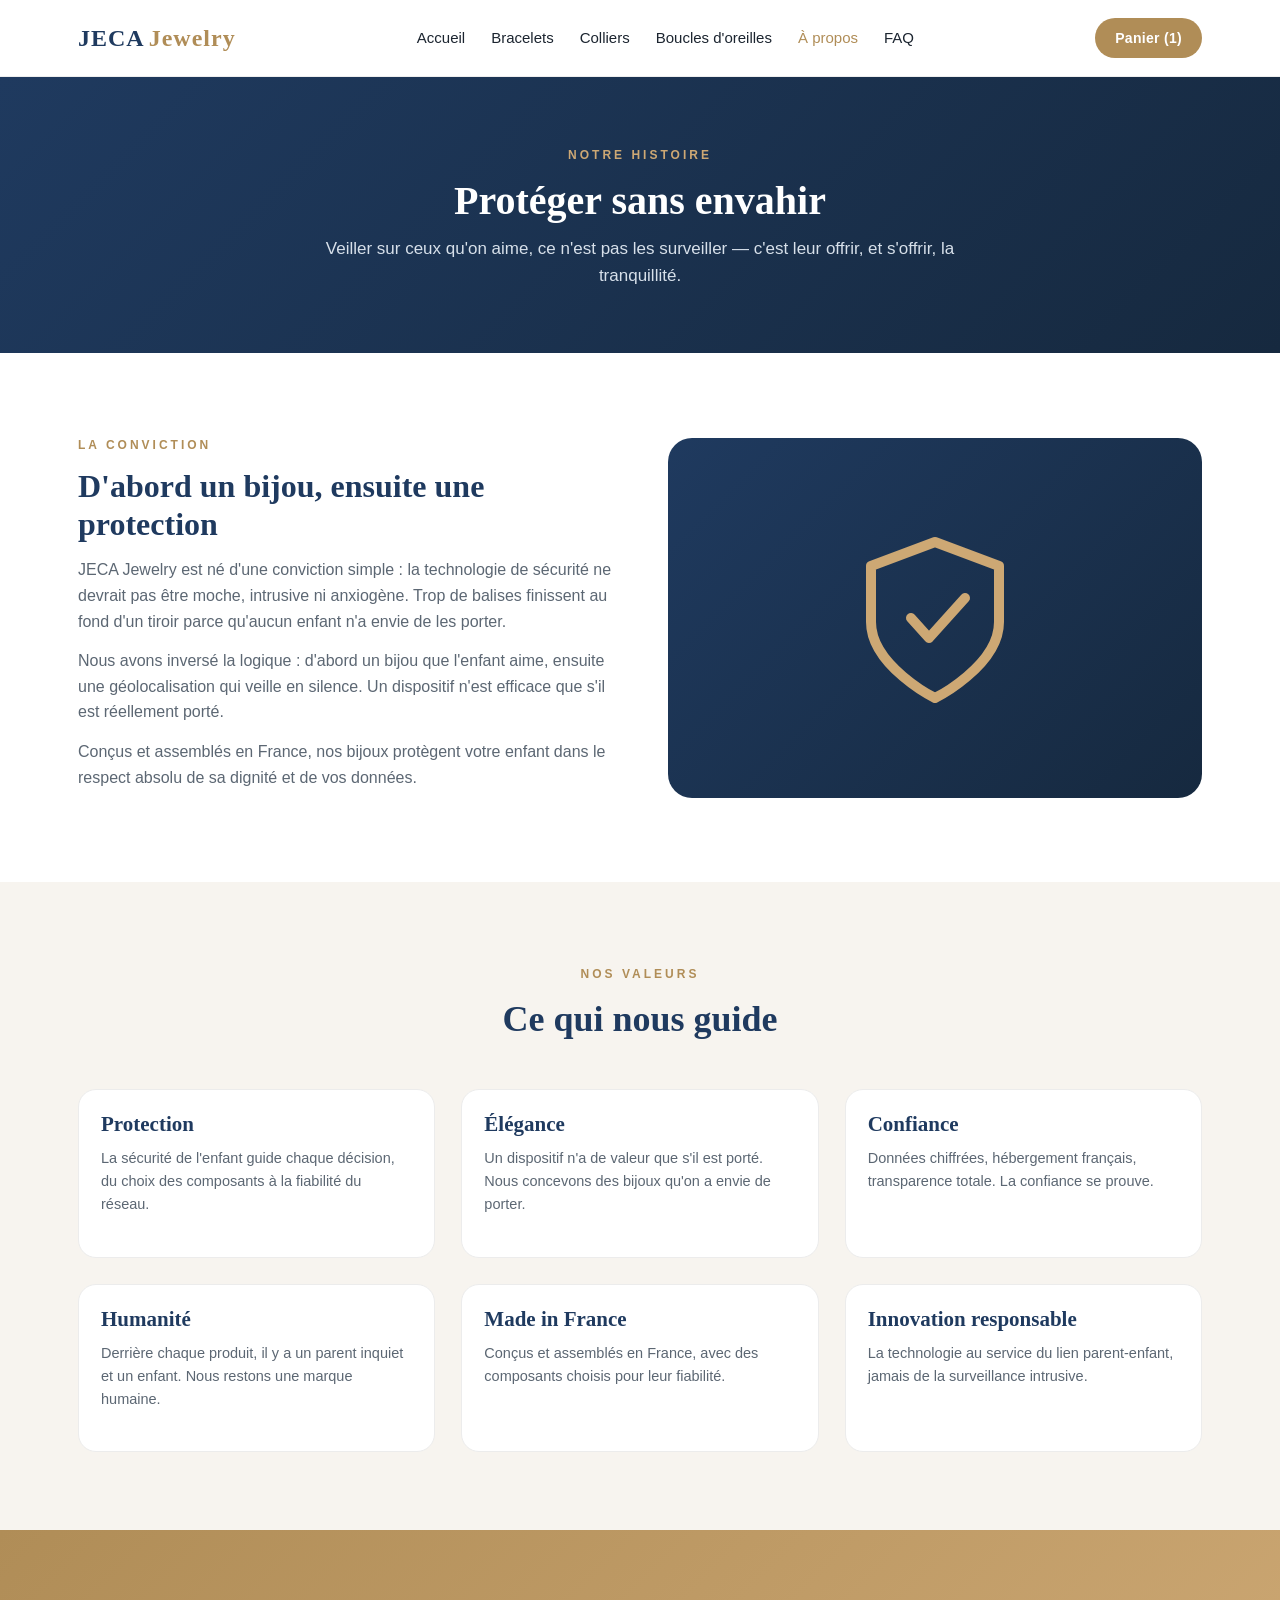
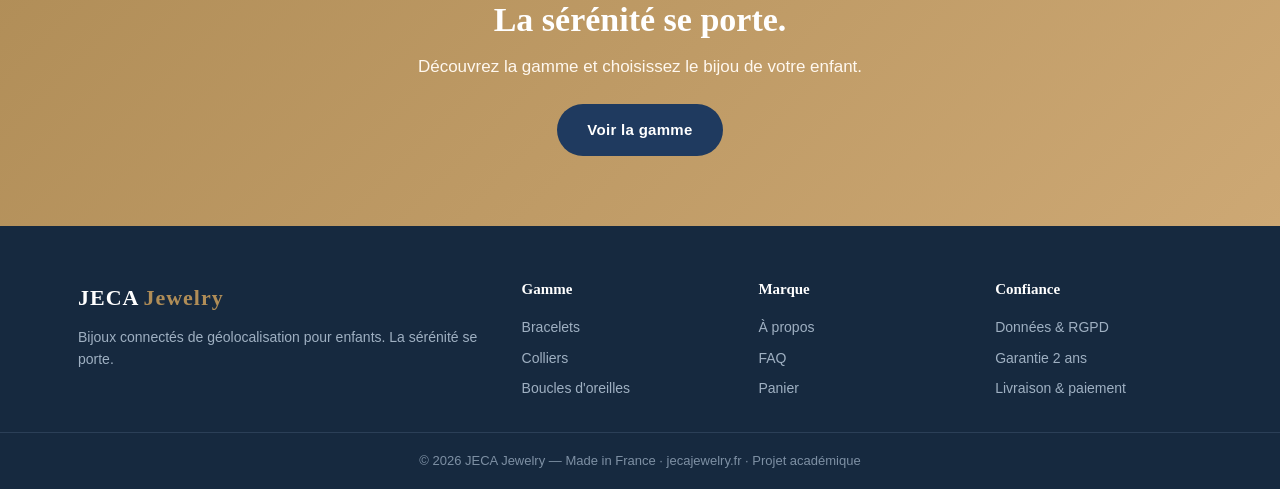
==== a-propos.html @ 101451f6 "JECA Jewelry — site e-commerce multi-pages (bijoux GPS enfants) Co-Authored-By: RuFlo <ruv@ruv.net>" ====
<!DOCTYPE html>
<html lang="fr">
<head>
<meta charset="UTF-8">
<meta name="viewport" content="width=device-width, initial-scale=1.0">
<title>À propos — Protéger sans envahir | JECA Jewelry</title>
<meta name="description" content="L'histoire de JECA Jewelry : des bijoux connectés de géolocalisation pour enfants, conçus et assemblés en France. Veiller sans surveiller.">
<link rel="stylesheet" href="styles.css">
</head>
<body>

<header>
  <nav class="bar wrap">
    <a class="logo" href="index.html">JECA<span>Jewelry</span></a>
    <div class="navlinks">
      <a href="index.html">Accueil</a>
      <a href="bracelets.html">Bracelets</a>
      <a href="colliers.html">Colliers</a>
      <a href="boucles.html">Boucles d'oreilles</a>
      <a href="a-propos.html" class="active">À propos</a>
      <a href="faq.html">FAQ</a>
    </div>
    <a class="btn btn-sm" href="panier.html">Panier (1)</a>
  </nav>
</header>

<section class="banner">
  <span class="eyebrow" style="color:var(--gold-l)">Notre histoire</span>
  <h1>Protéger sans envahir</h1>
  <p>Veiller sur ceux qu'on aime, ce n'est pas les surveiller — c'est leur offrir, et s'offrir, la tranquillité.</p>
</section>

<section class="block">
  <div class="wrap">
    <div class="split">
      <div>
        <span class="eyebrow">La conviction</span>
        <h2>D'abord un bijou, ensuite une protection</h2>
        <p>JECA Jewelry est né d'une conviction simple : la technologie de sécurité ne devrait pas être moche, intrusive ni anxiogène. Trop de balises finissent au fond d'un tiroir parce qu'aucun enfant n'a envie de les porter.</p>
        <p>Nous avons inversé la logique : d'abord un bijou que l'enfant aime, ensuite une géolocalisation qui veille en silence. Un dispositif n'est efficace que s'il est réellement porté.</p>
        <p>Conçus et assemblés en France, nos bijoux protègent votre enfant dans le respect absolu de sa dignité et de vos données.</p>
      </div>
      <div class="visual"><svg viewBox="0 0 100 100"><use href="sprite.svg#i-france"/></svg></div>
    </div>
  </div>
</section>

<section class="block alt">
  <div class="wrap">
    <div class="head">
      <span class="eyebrow">Nos valeurs</span>
      <h2>Ce qui nous guide</h2>
    </div>
    <div class="grid3">
      <div class="card"><div class="body"><h3>Protection</h3><p class="desc">La sécurité de l'enfant guide chaque décision, du choix des composants à la fiabilité du réseau.</p></div></div>
      <div class="card"><div class="body"><h3>Élégance</h3><p class="desc">Un dispositif n'a de valeur que s'il est porté. Nous concevons des bijoux qu'on a envie de porter.</p></div></div>
      <div class="card"><div class="body"><h3>Confiance</h3><p class="desc">Données chiffrées, hébergement français, transparence totale. La confiance se prouve.</p></div></div>
      <div class="card"><div class="body"><h3>Humanité</h3><p class="desc">Derrière chaque produit, il y a un parent inquiet et un enfant. Nous restons une marque humaine.</p></div></div>
      <div class="card"><div class="body"><h3>Made in France</h3><p class="desc">Conçus et assemblés en France, avec des composants choisis pour leur fiabilité.</p></div></div>
      <div class="card"><div class="body"><h3>Innovation responsable</h3><p class="desc">La technologie au service du lien parent-enfant, jamais de la surveillance intrusive.</p></div></div>
    </div>
  </div>
</section>

<section class="cta-final">
  <div class="wrap">
    <h2>La sérénité se porte.</h2>
    <p>Découvrez la gamme et choisissez le bijou de votre enfant.</p>
    <a class="btn" href="index.html">Voir la gamme</a>
  </div>
</section>

<footer class="ft">
  <div class="wrap">
    <div><span class="logo">JECA<span>Jewelry</span></span><p>Bijoux connectés de géolocalisation pour enfants. La sérénité se porte.</p></div>
    <div><h4>Gamme</h4><a href="bracelets.html">Bracelets</a><a href="colliers.html">Colliers</a><a href="boucles.html">Boucles d'oreilles</a></div>
    <div><h4>Marque</h4><a href="a-propos.html">À propos</a><a href="faq.html">FAQ</a><a href="panier.html">Panier</a></div>
    <div><h4>Confiance</h4><a href="faq.html">Données &amp; RGPD</a><a href="faq.html">Garantie 2 ans</a><a href="faq.html">Livraison &amp; paiement</a></div>
  </div>
  <div class="copy">© 2026 JECA Jewelry — Made in France · jecajewelry.fr · Projet académique</div>
</footer>

</body>
</html>
---- styles.css ----
/* ===== JECA Jewelry — feuille de style partagée ===== */
:root{
  --navy:#1F3A5F; --navy2:#16293f; --gold:#B08D57; --gold-l:#cda874;
  --cream:#F7F4EF; --light:#EAF0F6; --ink:#1c2530; --grey:#5c6773; --white:#fff;
  --radius:18px; --shadow:0 18px 40px rgba(31,58,95,.13);
}
*{margin:0;padding:0;box-sizing:border-box}
html{scroll-behavior:smooth;scroll-padding-top:90px}
body{font-family:'Helvetica Neue',Arial,sans-serif;color:var(--ink);background:var(--white);line-height:1.6;-webkit-font-smoothing:antialiased}
h1,h2,h3,h4{font-family:Georgia,'Times New Roman',serif;color:var(--navy);line-height:1.2}
a{text-decoration:none;color:inherit}
img,svg{max-width:100%}
.wrap{max-width:1180px;margin:0 auto;padding:0 28px}
.eyebrow{text-transform:uppercase;letter-spacing:3px;font-size:12px;font-weight:700;color:var(--gold)}
.muted{color:var(--grey)}
.center{text-align:center}
.card .thumb svg,.gallery svg,.hero-card svg,.cart .mini svg,.split .visual svg{color:var(--gold)}
.split .visual svg{color:var(--gold-l)}
.feature .ic svg{color:var(--navy);stroke:var(--navy)}

/* Buttons */
.btn{display:inline-block;background:var(--gold);color:#fff;padding:14px 30px;border-radius:40px;font-weight:600;font-size:15px;letter-spacing:.3px;transition:.2s;border:none;cursor:pointer}
.btn:hover{background:var(--navy)}
.btn-sm{padding:9px 20px;font-size:14px}
.btn-ghost{background:transparent;border:1.5px solid #fff;color:#fff}
.btn-ghost:hover{background:#fff;color:var(--navy)}
.btn-navy{background:var(--navy)}
.btn-navy:hover{background:var(--navy2)}

/* NAV */
header{position:sticky;top:0;z-index:50;background:rgba(255,255,255,.96);backdrop-filter:blur(8px);border-bottom:1px solid #eee}
nav.bar{display:flex;align-items:center;justify-content:space-between;height:76px;gap:18px}
.logo{font-family:Georgia,serif;font-size:24px;font-weight:700;color:var(--navy);letter-spacing:1px;white-space:nowrap}
.logo span{color:var(--gold);margin-left:4px}
.navlinks{display:flex;gap:26px;font-size:15px;font-weight:500;flex-wrap:wrap}
.navlinks a:hover{color:var(--gold)}
.navlinks a.active{color:var(--gold)}

/* HERO */
.hero{background:linear-gradient(135deg,var(--navy) 0%,var(--navy2) 60%,#0f1d2e 100%);color:#fff;position:relative;overflow:hidden}
.hero::after{content:"";position:absolute;right:-120px;top:-120px;width:520px;height:520px;border-radius:50%;background:radial-gradient(circle,rgba(176,141,87,.28),transparent 70%)}
.hero .wrap{display:grid;grid-template-columns:1.05fr .95fr;gap:40px;align-items:center;padding:80px 28px 88px;position:relative;z-index:2}
.hero h1{color:#fff;font-size:52px;margin:16px 0}
.hero h1 em{color:var(--gold-l);font-style:italic}
.hero p.lead{font-size:19px;color:#d7e0ea;max-width:520px;margin-bottom:28px}
.hero .actions{display:flex;gap:16px;flex-wrap:wrap}
.trustline{margin-top:32px;display:flex;gap:24px;flex-wrap:wrap;font-size:13px;color:#aebccb}
.trustline b{color:#fff}
.hero-card{background:rgba(255,255,255,.06);border:1px solid rgba(255,255,255,.14);border-radius:28px;padding:34px;backdrop-filter:blur(4px);text-align:center}
.hero-card svg{width:210px;height:210px}
.hero-card .cap{color:#cdd7e2;font-size:14px;margin-top:10px}
.hero-card .price{color:var(--gold-l);font-weight:700;font-size:18px;margin-top:4px}

/* Page banner (sous-pages) */
.banner{background:linear-gradient(135deg,var(--navy),var(--navy2));color:#fff;text-align:center;padding:64px 28px}
.banner h1{color:#fff;font-size:40px;margin:10px 0}
.banner p{color:#d7e0ea;max-width:640px;margin:0 auto;font-size:17px}

/* Strip confiance */
.strip{background:var(--cream);border-bottom:1px solid #ece5da}
.strip .wrap{display:flex;justify-content:space-between;gap:20px;flex-wrap:wrap;padding:22px 28px;text-align:center}
.strip .item{flex:1;min-width:160px}
.strip .item b{display:block;color:var(--navy);font-size:15px}
.strip .item span{font-size:12.5px;color:var(--grey)}

/* Sections */
section.block{padding:78px 0}
.block.alt{background:var(--cream)}
.head{text-align:center;max-width:680px;margin:0 auto 48px}
.head h2{font-size:36px;margin:12px 0}
.head p{color:var(--grey);font-size:17px}

/* Grilles produits */
.grid3{display:grid;grid-template-columns:repeat(3,1fr);gap:26px}
.card{border:1px solid #ececec;border-radius:var(--radius);overflow:hidden;transition:.25s;background:#fff;display:flex;flex-direction:column}
.card:hover{box-shadow:var(--shadow);transform:translateY(-4px)}
.card .thumb{height:220px;display:flex;align-items:center;justify-content:center;background:linear-gradient(160deg,var(--light),#fff)}
.card .thumb svg{width:140px;height:140px}
.card .body{padding:22px 22px 26px;display:flex;flex-direction:column;flex:1}
.card h3{font-size:21px}
.card .target{font-size:12px;text-transform:uppercase;letter-spacing:1.5px;color:var(--gold);font-weight:700;margin-bottom:6px}
.card .desc{color:var(--grey);font-size:14.5px;margin:10px 0 14px}
.card .feat{list-style:none;font-size:14px;margin-bottom:16px}
.card .feat li{padding:4px 0 4px 24px;position:relative;color:var(--ink)}
.card .feat li::before{content:"✓";position:absolute;left:0;color:var(--gold);font-weight:700}
.card .pricerow{display:flex;align-items:baseline;justify-content:space-between;margin:auto 0 14px}
.card .price{font-size:24px;font-weight:700;color:var(--navy);font-family:Georgia,serif}
.card .sub{font-size:13px;color:var(--grey)}
.card .btn{width:100%;text-align:center}

/* Finitions */
.finish{display:inline-flex;gap:6px;align-items:center;font-size:12.5px;color:var(--grey);margin-bottom:8px}
.dot{width:14px;height:14px;border-radius:50%;display:inline-block;border:1px solid rgba(0,0,0,.15)}
.dot.or{background:linear-gradient(135deg,#e9c878,#b8860b)}
.dot.argent{background:linear-gradient(135deg,#e8e8ec,#a9aab0)}

/* Piliers */
.grid3.pillars .feature{background:#fff;border-radius:var(--radius);padding:30px 24px;text-align:center;border:1px solid #efe8dd}
.feature .ic{width:62px;height:62px;border-radius:50%;background:var(--light);display:flex;align-items:center;justify-content:center;margin:0 auto 16px}
.feature .ic svg{width:30px;height:30px;stroke:var(--navy);fill:none}
.feature h3{font-size:18px;margin-bottom:8px}
.feature p{font-size:14px;color:var(--grey)}

/* Fiche produit */
.product{display:grid;grid-template-columns:1fr 1fr;gap:48px;align-items:start;padding:60px 0}
.gallery{background:linear-gradient(160deg,var(--light),#fff);border-radius:24px;display:flex;align-items:center;justify-content:center;height:420px;border:1px solid #e8edf3}
.gallery svg{width:240px;height:240px}
.product .target{font-size:12px;text-transform:uppercase;letter-spacing:1.5px;color:var(--gold);font-weight:700}
.product h1{font-size:34px;margin:8px 0 12px}
.product .price{font-size:30px;font-family:Georgia,serif;color:var(--navy);font-weight:700}
.product .price small{font-size:15px;color:var(--grey);font-weight:400;font-family:inherit}
.opt{margin:20px 0}
.opt label{display:block;font-weight:600;margin-bottom:8px;font-size:14px}
.chips{display:flex;gap:10px;flex-wrap:wrap}
.chip{border:1.5px solid #d9dee5;border-radius:30px;padding:9px 18px;font-size:14px;cursor:pointer;background:#fff;display:inline-flex;gap:8px;align-items:center}
.chip.sel,.chip:hover{border-color:var(--gold);color:var(--navy)}
.benef{list-style:none;margin:18px 0}
.benef li{padding:6px 0 6px 26px;position:relative}
.benef li::before{content:"✓";position:absolute;left:0;color:var(--gold);font-weight:700}

/* Tabs (CSS pur via details) */
.tabs details{border-bottom:1px solid #e7e7e7}
.tabs summary{cursor:pointer;padding:18px 0;font-weight:600;color:var(--navy);font-size:16px;list-style:none}
.tabs summary::-webkit-details-marker{display:none}
.tabs summary::after{content:"+";float:right;color:var(--gold);font-weight:700}
.tabs details[open] summary::after{content:"–"}
.tabs .tc{padding:0 0 18px;color:var(--grey);font-size:15px}
.tabs .tc ul{margin-left:18px}

/* Panier */
.cart{width:100%;border-collapse:collapse;margin:24px 0}
.cart th,.cart td{padding:16px 12px;border-bottom:1px solid #eee;text-align:left;font-size:15px}
.cart th{color:var(--grey);font-weight:600;font-size:13px;text-transform:uppercase;letter-spacing:.5px}
.cart .it{display:flex;gap:14px;align-items:center}
.cart .mini{width:56px;height:56px;border-radius:12px;background:var(--light);display:flex;align-items:center;justify-content:center}
.cart .mini svg{width:38px;height:38px}
.summary{background:var(--cream);border-radius:var(--radius);padding:26px;border:1px solid #ece5da}
.summary .row{display:flex;justify-content:space-between;padding:8px 0;font-size:15px}
.summary .row.total{border-top:1px solid #ddd;margin-top:10px;padding-top:14px;font-size:19px;font-weight:700;color:var(--navy)}
.cart-grid{display:grid;grid-template-columns:1.6fr .9fr;gap:36px;align-items:start;padding:50px 0}

/* FAQ */
.faq-item{border-bottom:1px solid #e7e7e7}
.faq-item summary{cursor:pointer;padding:22px 0;font-size:18px;font-weight:600;color:var(--navy);font-family:Georgia,serif;list-style:none}
.faq-item summary::-webkit-details-marker{display:none}
.faq-item summary::after{content:"+";float:right;color:var(--gold)}
.faq-item[open] summary::after{content:"–"}
.faq-item p{color:var(--grey);font-size:15px;padding:0 0 22px}

/* À propos */
.split{display:grid;grid-template-columns:1fr 1fr;gap:56px;align-items:center}
.split .visual{background:linear-gradient(135deg,var(--navy),var(--navy2));border-radius:24px;height:360px;display:flex;align-items:center;justify-content:center}
.split .visual svg{width:200px;height:200px}
.split h2{font-size:32px;margin:10px 0 14px}
.split p{color:var(--grey);margin-bottom:14px;font-size:16px}

/* Quote */
.quote{background:var(--navy);color:#fff;text-align:center}
.quote .wrap{padding:70px 28px}
.quote .stars{color:var(--gold-l);font-size:22px;letter-spacing:3px;margin-bottom:16px}
.quote blockquote{font-family:Georgia,serif;font-size:26px;font-style:italic;max-width:820px;margin:0 auto 18px;line-height:1.4}
.quote .who{color:#aebccb;font-size:14px}

/* CTA final */
.cta-final{background:linear-gradient(135deg,var(--gold),var(--gold-l));color:#fff;text-align:center}
.cta-final .wrap{padding:70px 28px}
.cta-final h2{color:#fff;font-size:34px;margin-bottom:12px}
.cta-final p{font-size:17px;margin-bottom:24px;color:#fff8ef}
.cta-final .btn{background:var(--navy)}
.cta-final .btn:hover{background:#0f1d2e}

/* Footer */
footer.ft{background:var(--navy2);color:#9fb0c2;font-size:14px}
footer.ft .wrap{display:grid;grid-template-columns:2fr 1fr 1fr 1fr;gap:30px;padding:54px 28px 28px}
footer.ft h4{color:#fff;font-size:15px;margin-bottom:14px}
footer.ft a{display:block;color:#9fb0c2;padding:4px 0}
footer.ft a:hover{color:var(--gold-l)}
footer.ft .logo{color:#fff;font-size:22px;margin-bottom:10px;display:inline-block}
footer.ft .copy{border-top:1px solid #2b3f57;text-align:center;padding:18px;color:#7e90a4;font-size:13px}

/* Responsive */
@media(max-width:900px){
  .hero .wrap,.product,.split,.cart-grid{grid-template-columns:1fr}
  .grid3{grid-template-columns:1fr 1fr}
  .navlinks{display:none}
  footer.ft .wrap{grid-template-columns:1fr 1fr}
  .hero h1{font-size:40px}
}
@media(max-width:600px){
  .grid3{grid-template-columns:1fr}
  .strip .wrap{flex-direction:column}
  footer.ft .wrap{grid-template-columns:1fr}
}
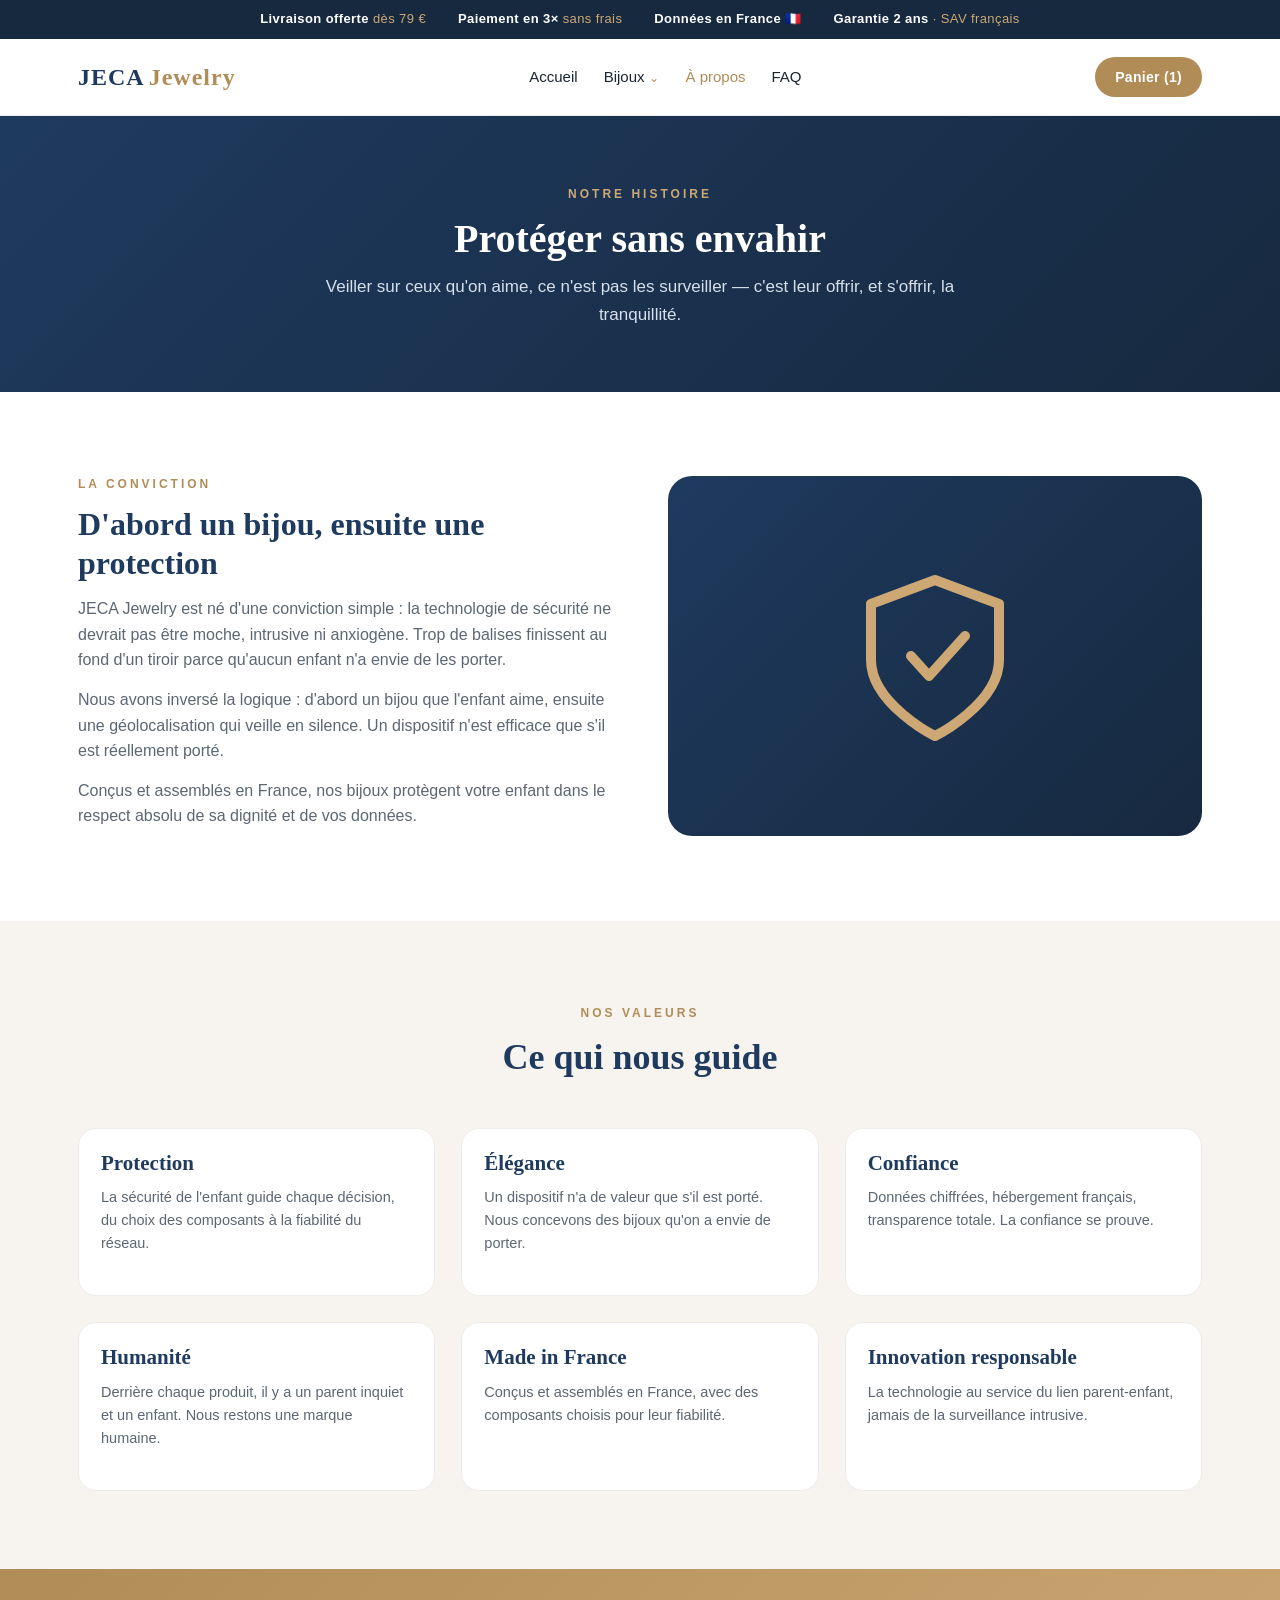
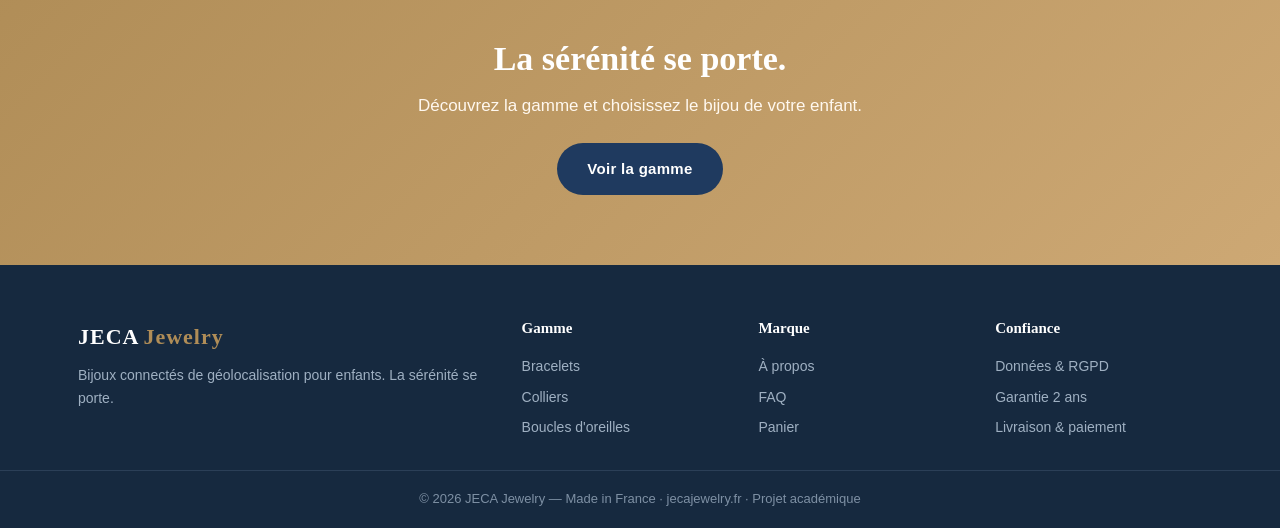
==== commit cef896e0: "Refonte luxe : carrousel hero, méga-menu, bandeau promo, grille joaillerie + emplacements photos Co-" ====
--- a/a-propos.html
+++ b/a-propos.html
@@ -9,14 +9,40 @@
 </head>
 <body>
 
+<div class="promo">
+  <span><b>Livraison offerte</b> dès 79 €</span>
+  <span><b>Paiement en 3×</b> sans frais</span>
+  <span><b>Données en France</b> 🇫🇷</span>
+  <span><b>Garantie 2 ans</b> · SAV français</span>
+</div>
+
 <header>
   <nav class="bar wrap">
     <a class="logo" href="index.html">JECA<span>Jewelry</span></a>
     <div class="navlinks">
       <a href="index.html">Accueil</a>
-      <a href="bracelets.html">Bracelets</a>
-      <a href="colliers.html">Colliers</a>
-      <a href="boucles.html">Boucles d'oreilles</a>
+      <span class="has-mega"><a href="bracelets.html">Bijoux</a>
+        <div class="mega">
+          <div class="col">
+            <h5>Bracelets</h5>
+            <a href="produit.html"><svg viewBox="0 0 100 100"><use href="sprite.svg#etoile"/></svg> JECA Étoile</a>
+            <a href="produit.html"><svg viewBox="0 0 100 100"><use href="sprite.svg#coeur"/></svg> JECA Cœur</a>
+            <a href="produit.html"><svg viewBox="0 0 100 100"><use href="sprite.svg#infini"/></svg> JECA Infini</a>
+          </div>
+          <div class="col">
+            <h5>Colliers</h5>
+            <a href="colliers.html"><svg viewBox="0 0 100 100"><use href="sprite.svg#medaillon"/></svg> JECA Médaillon</a>
+            <a href="colliers.html"><svg viewBox="0 0 100 100"><use href="sprite.svg#lune"/></svg> JECA Lune</a>
+            <a href="colliers.html"><svg viewBox="0 0 100 100"><use href="sprite.svg#trefle"/></svg> JECA Trèfle</a>
+          </div>
+          <div class="col">
+            <h5>Boucles d'oreilles</h5>
+            <a href="boucles.html"><svg viewBox="0 0 100 100"><use href="sprite.svg#etoile"/></svg> Puce Étoile</a>
+            <a href="boucles.html"><svg viewBox="0 0 100 100"><use href="sprite.svg#coeur"/></svg> Puce Cœur</a>
+            <a href="boucles.html"><svg viewBox="0 0 100 100"><use href="sprite.svg#fleur"/></svg> Puce Fleur</a>
+          </div>
+        </div>
+      </span>
       <a href="a-propos.html" class="active">À propos</a>
       <a href="faq.html">FAQ</a>
     </div>
--- a/styles.css
+++ b/styles.css
@@ -191,3 +191,80 @@
   .strip .wrap{flex-direction:column}
   footer.ft .wrap{grid-template-columns:1fr}
 }
+
+/* ===================================================================
+   ÉVOLUTION LUXE — promo bar · méga-menu · carrousel · grille joaillerie
+   =================================================================== */
+
+/* Bandeau promo (haut de page) */
+.promo{background:var(--navy2);color:var(--gold-l);text-align:center;font-size:13px;letter-spacing:.4px;padding:9px 16px}
+.promo b{color:#fff}
+.promo span{margin:0 14px;white-space:nowrap}
+@media(max-width:600px){.promo span{display:none}.promo span:first-child{display:inline}}
+
+/* Méga-menu */
+.has-mega{position:relative}
+.has-mega>a::after{content:"⌄";margin-left:5px;font-size:12px;color:var(--gold)}
+.mega{position:absolute;top:calc(100% + 18px);left:50%;transform:translateX(-50%) translateY(8px);
+  background:#fff;border:1px solid #eee;border-top:3px solid var(--gold);border-radius:0 0 14px 14px;
+  box-shadow:0 26px 50px rgba(31,58,95,.16);padding:24px;min-width:540px;display:grid;
+  grid-template-columns:repeat(3,1fr);gap:22px;opacity:0;visibility:hidden;transition:.2s;z-index:60}
+.has-mega:hover .mega{opacity:1;visibility:visible;transform:translateX(-50%) translateY(0)}
+.mega .col h5{font-family:Georgia,serif;color:var(--navy);font-size:14px;margin-bottom:10px;
+  text-transform:uppercase;letter-spacing:1px;border-bottom:1px solid #eee;padding-bottom:8px}
+.mega .col a{display:flex;gap:9px;align-items:center;padding:6px 0;font-size:14px;color:var(--ink)}
+.mega .col a:hover{color:var(--gold)}
+.mega .col a svg{width:22px;height:22px;color:var(--gold);flex:none}
+@media(max-width:900px){.has-mega>a::after{display:none}.mega{display:none}}
+
+/* Carrousel hero */
+.carousel{position:relative;overflow:hidden;background:var(--navy2)}
+.slides{display:flex;transition:transform .6s cubic-bezier(.6,.02,.2,1)}
+.slide{min-width:100%;background:linear-gradient(135deg,var(--navy) 0%,var(--navy2) 60%,#0f1d2e 100%);color:#fff;position:relative}
+.slide.s2{background:linear-gradient(135deg,#2a2118 0%,#1d1812 60%,#120f0a 100%)}
+.slide.s3{background:linear-gradient(135deg,#16293f 0%,#0f1d2e 100%)}
+.slide .wrap{display:grid;grid-template-columns:1.02fr .98fr;gap:44px;align-items:center;padding:78px 28px 84px;position:relative;z-index:2}
+.slide h1{color:#fff;font-size:50px;margin:14px 0}
+.slide h1 em{color:var(--gold-l);font-style:italic}
+.slide p.lead{font-size:19px;color:#d7e0ea;max-width:520px;margin-bottom:26px}
+.slide .actions{display:flex;gap:14px;flex-wrap:wrap}
+/* zone photo (emplacement à remplir) */
+.shot{aspect-ratio:4/3;border-radius:22px;border:1px solid rgba(255,255,255,.16);background:rgba(255,255,255,.05);
+  display:flex;flex-direction:column;align-items:center;justify-content:center;text-align:center;color:#cdd7e2;gap:10px}
+.shot svg{width:120px;height:120px;color:var(--gold-l)}
+.shot .ph-tag{font-size:12px;letter-spacing:1px;text-transform:uppercase;color:#9fb0c2;border:1px dashed #51637a;padding:5px 12px;border-radius:30px}
+/* contrôles */
+.car-btn{position:absolute;top:50%;transform:translateY(-50%);z-index:5;width:46px;height:46px;border-radius:50%;
+  background:rgba(255,255,255,.12);border:1px solid rgba(255,255,255,.25);color:#fff;font-size:20px;cursor:pointer;
+  display:flex;align-items:center;justify-content:center;transition:.2s}
+.car-btn:hover{background:var(--gold)}
+.car-btn.prev{left:18px}.car-btn.next{right:18px}
+.dots{position:absolute;bottom:20px;left:50%;transform:translateX(-50%);display:flex;gap:9px;z-index:5}
+.dots b{width:9px;height:9px;border-radius:50%;background:rgba(255,255,255,.4);cursor:pointer;transition:.2s}
+.dots b.on{background:var(--gold);width:26px;border-radius:6px}
+
+/* Grille produits joaillerie (photo carrée) */
+.pgrid{display:grid;grid-template-columns:repeat(3,1fr);gap:30px}
+.pcard{background:#fff;border:1px solid #ececec;border-radius:14px;overflow:hidden;transition:.25s;display:flex;flex-direction:column}
+.pcard:hover{box-shadow:var(--shadow);transform:translateY(-4px)}
+.pcard:hover .pic svg{transform:scale(1.06)}
+.pic{aspect-ratio:1/1;position:relative;background:linear-gradient(160deg,var(--cream),#fff);display:flex;align-items:center;justify-content:center;border-bottom:1px solid #f0eadf;overflow:hidden}
+.pic svg{width:46%;height:46%;color:var(--gold);transition:.35s}
+.pic img{width:100%;height:100%;object-fit:cover}
+.pic .ph-tag{position:absolute;bottom:12px;left:50%;transform:translateX(-50%);font-size:10.5px;letter-spacing:1px;
+  text-transform:uppercase;color:#a99873;background:rgba(255,255,255,.85);border:1px dashed #d8c8a6;padding:4px 10px;border-radius:20px}
+.pic .tag-new{position:absolute;top:12px;left:12px;background:var(--gold);color:#fff;font-size:11px;font-weight:700;
+  letter-spacing:.5px;padding:4px 11px;border-radius:20px;text-transform:uppercase}
+.pcard .pb{padding:18px 18px 22px;display:flex;flex-direction:column;flex:1}
+.pcard .pb .cat{font-size:11px;text-transform:uppercase;letter-spacing:1.5px;color:var(--gold);font-weight:700;margin-bottom:5px}
+.pcard .pb h3{font-size:19px;margin-bottom:6px}
+.pcard .pb .d{color:var(--grey);font-size:14px;margin-bottom:12px}
+.pcard .pr{display:flex;align-items:baseline;justify-content:space-between;margin:auto 0 12px}
+.pcard .pr .price{font-family:Georgia,serif;font-size:22px;font-weight:700;color:var(--navy)}
+.pcard .pr .sub{font-size:12.5px;color:var(--grey)}
+
+/* Touche luxe */
+.eyebrow{font-weight:700}
+.lux-line{display:inline-block;width:48px;height:2px;background:var(--gold);margin:0 auto 4px}
+@media(max-width:900px){.slide .wrap{grid-template-columns:1fr}.slide h1{font-size:38px}.pgrid{grid-template-columns:1fr 1fr}}
+@media(max-width:600px){.pgrid{grid-template-columns:1fr}}
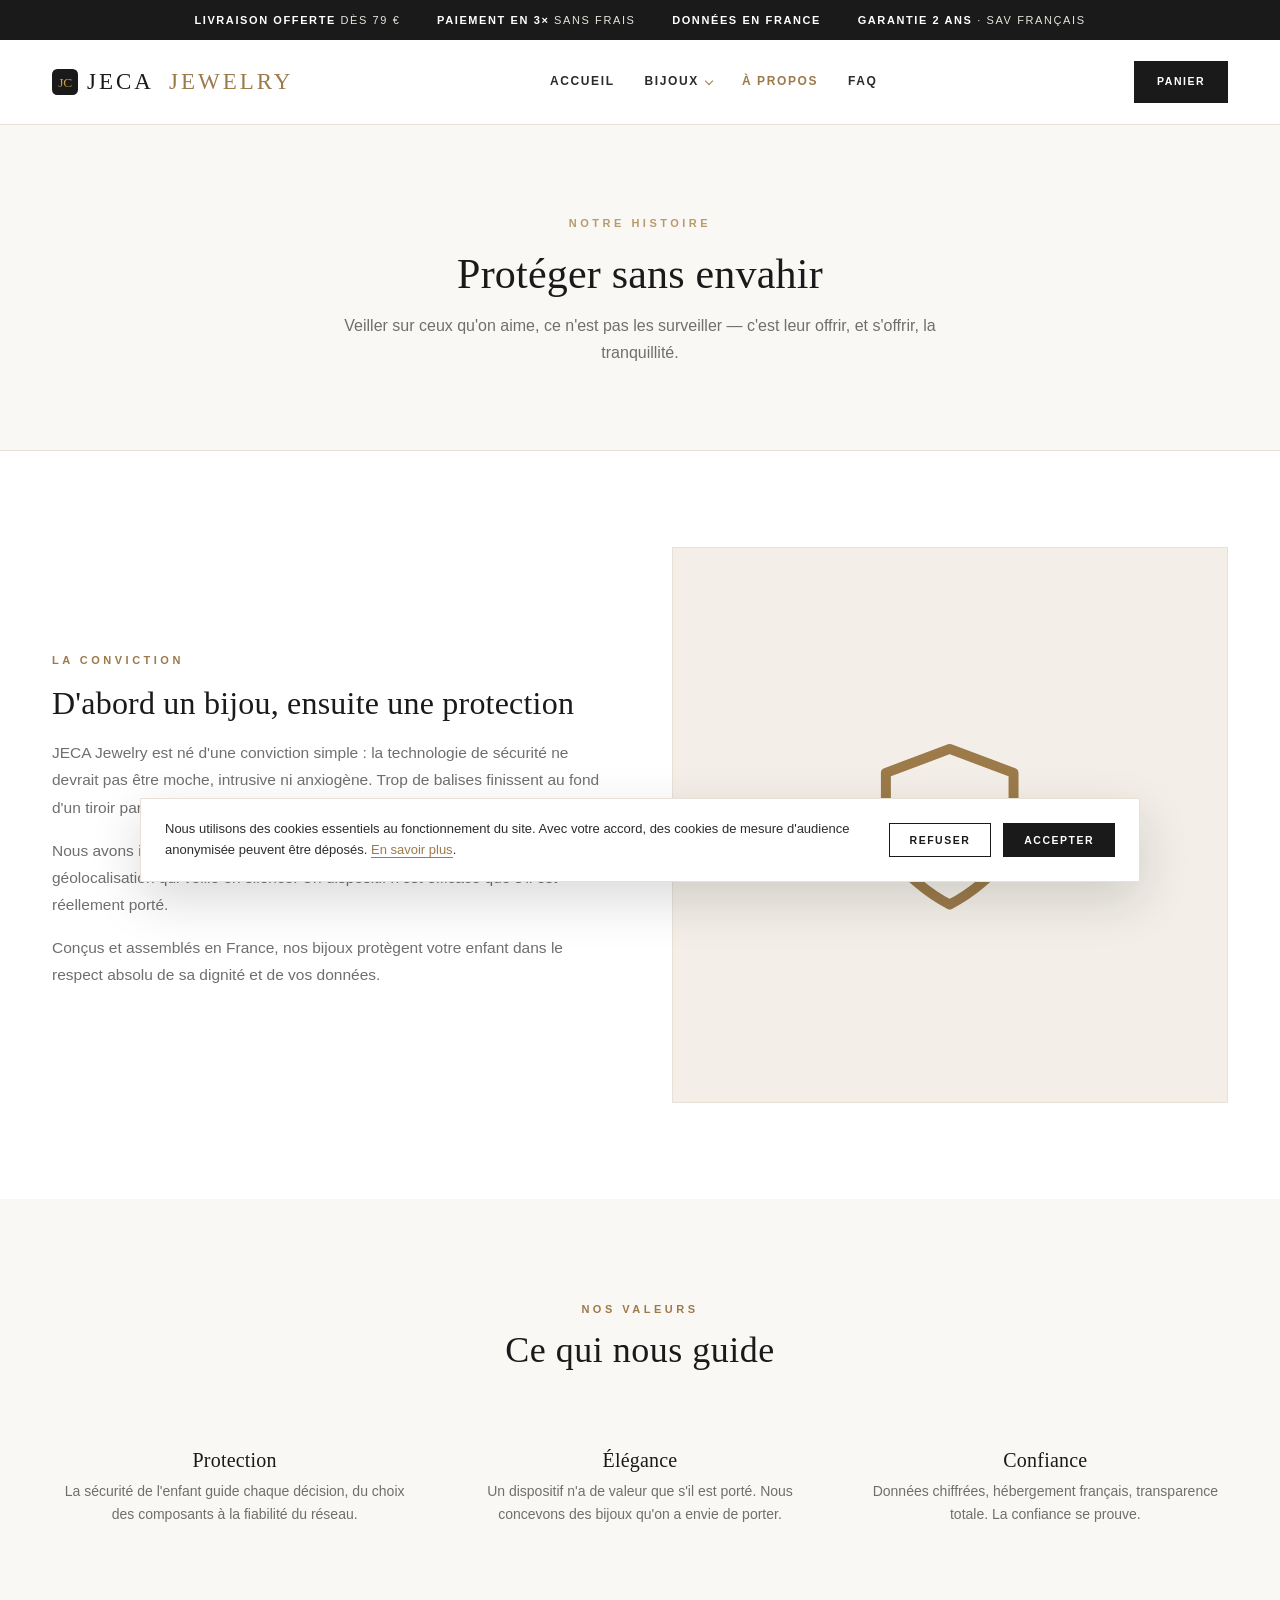
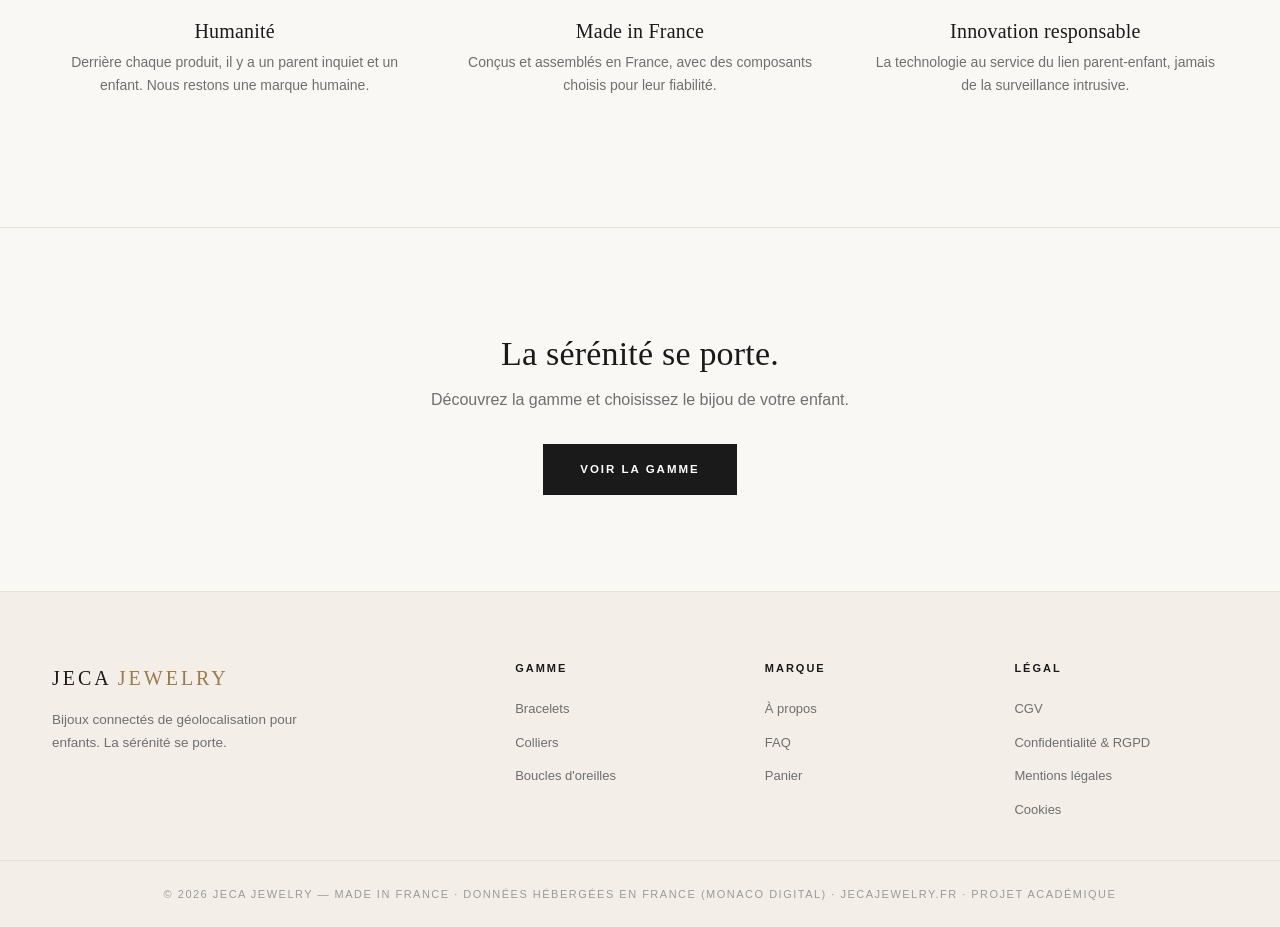
==== commit a42d1740: "Panier fonctionnel + livraison + fix cookies + suppression emojis - Panier reel (localStorage): ajou" ====
--- a/a-propos.html
+++ b/a-propos.html
@@ -5,6 +5,7 @@
 <meta name="viewport" content="width=device-width, initial-scale=1.0">
 <title>À propos — Protéger sans envahir | JECA Jewelry</title>
 <meta name="description" content="L'histoire de JECA Jewelry : des bijoux connectés de géolocalisation pour enfants, conçus et assemblés en France. Veiller sans surveiller.">
+<link rel="icon" type="image/svg+xml" href="favicon.svg">
 <link rel="stylesheet" href="styles.css">
 </head>
 <body>
@@ -12,13 +13,13 @@
 <div class="promo">
   <span><b>Livraison offerte</b> dès 79 €</span>
   <span><b>Paiement en 3×</b> sans frais</span>
-  <span><b>Données en France</b> 🇫🇷</span>
+  <span><b>Données en France</b></span>
   <span><b>Garantie 2 ans</b> · SAV français</span>
 </div>
 
 <header>
   <nav class="bar wrap">
-    <a class="logo" href="index.html">JECA<span>Jewelry</span></a>
+    <a class="logo" href="index.html"><img class="mark" src="favicon.svg" alt="">JECA<span>Jewelry</span></a>
     <div class="navlinks">
       <a href="index.html">Accueil</a>
       <span class="has-mega"><a href="bracelets.html">Bijoux</a>
@@ -46,7 +47,7 @@
       <a href="a-propos.html" class="active">À propos</a>
       <a href="faq.html">FAQ</a>
     </div>
-    <a class="btn btn-sm" href="panier.html">Panier (1)</a>
+    <a class="btn btn-sm cart-link" href="panier.html">Panier</a>
   </nav>
 </header>
 
@@ -101,10 +102,23 @@
     <div><span class="logo">JECA<span>Jewelry</span></span><p>Bijoux connectés de géolocalisation pour enfants. La sérénité se porte.</p></div>
     <div><h4>Gamme</h4><a href="bracelets.html">Bracelets</a><a href="colliers.html">Colliers</a><a href="boucles.html">Boucles d'oreilles</a></div>
     <div><h4>Marque</h4><a href="a-propos.html">À propos</a><a href="faq.html">FAQ</a><a href="panier.html">Panier</a></div>
-    <div><h4>Confiance</h4><a href="faq.html">Données &amp; RGPD</a><a href="faq.html">Garantie 2 ans</a><a href="faq.html">Livraison &amp; paiement</a></div>
+    <div><h4>Légal</h4><a href="cgv.html">CGV</a><a href="confidentialite.html">Confidentialité &amp; RGPD</a><a href="mentions-legales.html">Mentions légales</a><a href="cookies.html">Cookies</a></div>
   </div>
-  <div class="copy">© 2026 JECA Jewelry — Made in France · jecajewelry.fr · Projet académique</div>
+  <div class="copy">© 2026 JECA Jewelry — Made in France · Données hébergées en France (Monaco Digital) · jecajewelry.fr · Projet académique</div>
 </footer>
 
+
+<div class="cookiebar" id="cookiebar" hidden>
+  <p>Nous utilisons des cookies essentiels au fonctionnement du site. Avec votre accord, des cookies de mesure d'audience anonymisée peuvent être déposés. <a href="cookies.html">En savoir plus</a>.</p>
+  <div class="cb-actions">
+    <button class="cb-btn" data-cc="refuse">Refuser</button>
+    <button class="cb-btn primary" data-cc="accept">Accepter</button>
+  </div>
+</div>
+<script>
+(function(){var k='jeca_cc';if(!localStorage.getItem(k)){var b=document.getElementById('cookiebar');if(b){b.hidden=false;b.querySelectorAll('[data-cc]').forEach(function(x){x.onclick=function(){localStorage.setItem(k,x.dataset.cc);b.hidden=true;};});}}})();
+</script>
+
+<script src="cart.js" defer></script>
 </body>
 </html>
--- a/styles.css
+++ b/styles.css
@@ -1,270 +1,423 @@
-/* ===== JECA Jewelry — feuille de style partagée ===== */
+/* ===== JECA Jewelry — feuille de style (minimaliste luxe) ===== */
 :root{
-  --navy:#1F3A5F; --navy2:#16293f; --gold:#B08D57; --gold-l:#cda874;
-  --cream:#F7F4EF; --light:#EAF0F6; --ink:#1c2530; --grey:#5c6773; --white:#fff;
-  --radius:18px; --shadow:0 18px 40px rgba(31,58,95,.13);
+  --ink:#1a1a1a; --charcoal:#2b2b2b; --paper:#ffffff; --bg:#faf8f5;
+  --cream:#f3efe8; --line:#e7e1d6; --grey:#6f6f6f; --grey-l:#9a9a9a;
+  --navy:#1F3A5F; --gold:#9c7a4a; --gold-l:#b89a6b;
+  --maxw:1240px;
 }
 *{margin:0;padding:0;box-sizing:border-box}
-html{scroll-behavior:smooth;scroll-padding-top:90px}
-body{font-family:'Helvetica Neue',Arial,sans-serif;color:var(--ink);background:var(--white);line-height:1.6;-webkit-font-smoothing:antialiased}
-h1,h2,h3,h4{font-family:Georgia,'Times New Roman',serif;color:var(--navy);line-height:1.2}
+html{scroll-behavior:smooth;scroll-padding-top:120px}
+body{font-family:'Helvetica Neue',Arial,sans-serif;color:var(--ink);background:var(--paper);line-height:1.65;font-size:16px;-webkit-font-smoothing:antialiased}
+h1,h2,h3,h4{font-family:Georgia,'Times New Roman',serif;color:var(--ink);font-weight:400;line-height:1.15;letter-spacing:.2px}
 a{text-decoration:none;color:inherit}
 img,svg{max-width:100%}
-.wrap{max-width:1180px;margin:0 auto;padding:0 28px}
-.eyebrow{text-transform:uppercase;letter-spacing:3px;font-size:12px;font-weight:700;color:var(--gold)}
+.wrap{max-width:var(--maxw);margin:0 auto;padding:0 32px}
+.center{text-align:center}
 .muted{color:var(--grey)}
-.center{text-align:center}
-.card .thumb svg,.gallery svg,.hero-card svg,.cart .mini svg,.split .visual svg{color:var(--gold)}
-.split .visual svg{color:var(--gold-l)}
+.eyebrow{text-transform:uppercase;letter-spacing:3.5px;font-size:11px;font-weight:600;color:var(--gold)}
+.lux-line{display:inline-block;width:40px;height:1px;background:var(--gold);margin:0 auto 18px}
+.card .thumb svg,.gallery svg,.cart .mini svg,.split .visual svg,.shot svg,.pic svg{color:var(--gold)}
 .feature .ic svg{color:var(--navy);stroke:var(--navy)}
 
-/* Buttons */
-.btn{display:inline-block;background:var(--gold);color:#fff;padding:14px 30px;border-radius:40px;font-weight:600;font-size:15px;letter-spacing:.3px;transition:.2s;border:none;cursor:pointer}
-.btn:hover{background:var(--navy)}
-.btn-sm{padding:9px 20px;font-size:14px}
-.btn-ghost{background:transparent;border:1.5px solid #fff;color:#fff}
-.btn-ghost:hover{background:#fff;color:var(--navy)}
-.btn-navy{background:var(--navy)}
-.btn-navy:hover{background:var(--navy2)}
+/* Buttons — rectangulaires, capitales espacées */
+.btn{display:inline-block;background:var(--ink);color:#fff;padding:15px 36px;border-radius:0;
+  font-size:11.5px;font-weight:600;letter-spacing:2px;text-transform:uppercase;transition:.25s;border:1px solid var(--ink);cursor:pointer}
+.btn:hover{background:#fff;color:var(--ink)}
+.btn-sm{padding:11px 22px;font-size:10.5px;letter-spacing:1.5px}
+.btn-ghost{background:transparent;border:1px solid var(--ink);color:var(--ink)}
+.btn-ghost:hover{background:var(--ink);color:#fff}
+.btn-navy{background:var(--navy);border-color:var(--navy)}
+.btn-navy:hover{background:#fff;color:var(--navy)}
+.linkU{display:inline-block;text-transform:uppercase;letter-spacing:1.6px;font-size:11.5px;font-weight:600;
+  color:var(--ink);border-bottom:1px solid var(--ink);padding-bottom:3px}
+.linkU:hover{color:var(--gold);border-color:var(--gold)}
+
+/* Promo bar */
+.promo{background:var(--ink);color:#e8e4dc;text-align:center;font-size:11px;letter-spacing:1.6px;text-transform:uppercase;padding:11px 16px}
+.promo b{color:#fff;font-weight:600}
+.promo span{margin:0 16px;white-space:nowrap}
+@media(max-width:640px){.promo span{display:none}.promo span:first-child{display:inline}}
 
 /* NAV */
-header{position:sticky;top:0;z-index:50;background:rgba(255,255,255,.96);backdrop-filter:blur(8px);border-bottom:1px solid #eee}
-nav.bar{display:flex;align-items:center;justify-content:space-between;height:76px;gap:18px}
-.logo{font-family:Georgia,serif;font-size:24px;font-weight:700;color:var(--navy);letter-spacing:1px;white-space:nowrap}
-.logo span{color:var(--gold);margin-left:4px}
-.navlinks{display:flex;gap:26px;font-size:15px;font-weight:500;flex-wrap:wrap}
-.navlinks a:hover{color:var(--gold)}
-.navlinks a.active{color:var(--gold)}
-
-/* HERO */
-.hero{background:linear-gradient(135deg,var(--navy) 0%,var(--navy2) 60%,#0f1d2e 100%);color:#fff;position:relative;overflow:hidden}
-.hero::after{content:"";position:absolute;right:-120px;top:-120px;width:520px;height:520px;border-radius:50%;background:radial-gradient(circle,rgba(176,141,87,.28),transparent 70%)}
-.hero .wrap{display:grid;grid-template-columns:1.05fr .95fr;gap:40px;align-items:center;padding:80px 28px 88px;position:relative;z-index:2}
-.hero h1{color:#fff;font-size:52px;margin:16px 0}
-.hero h1 em{color:var(--gold-l);font-style:italic}
-.hero p.lead{font-size:19px;color:#d7e0ea;max-width:520px;margin-bottom:28px}
-.hero .actions{display:flex;gap:16px;flex-wrap:wrap}
-.trustline{margin-top:32px;display:flex;gap:24px;flex-wrap:wrap;font-size:13px;color:#aebccb}
-.trustline b{color:#fff}
-.hero-card{background:rgba(255,255,255,.06);border:1px solid rgba(255,255,255,.14);border-radius:28px;padding:34px;backdrop-filter:blur(4px);text-align:center}
-.hero-card svg{width:210px;height:210px}
-.hero-card .cap{color:#cdd7e2;font-size:14px;margin-top:10px}
-.hero-card .price{color:var(--gold-l);font-weight:700;font-size:18px;margin-top:4px}
-
-/* Page banner (sous-pages) */
-.banner{background:linear-gradient(135deg,var(--navy),var(--navy2));color:#fff;text-align:center;padding:64px 28px}
-.banner h1{color:#fff;font-size:40px;margin:10px 0}
-.banner p{color:#d7e0ea;max-width:640px;margin:0 auto;font-size:17px}
-
-/* Strip confiance */
-.strip{background:var(--cream);border-bottom:1px solid #ece5da}
-.strip .wrap{display:flex;justify-content:space-between;gap:20px;flex-wrap:wrap;padding:22px 28px;text-align:center}
-.strip .item{flex:1;min-width:160px}
-.strip .item b{display:block;color:var(--navy);font-size:15px}
-.strip .item span{font-size:12.5px;color:var(--grey)}
+header{position:sticky;top:0;z-index:50;background:rgba(255,255,255,.98);backdrop-filter:blur(6px);border-bottom:1px solid var(--line)}
+nav.bar{display:flex;align-items:center;justify-content:space-between;height:84px;gap:18px}
+.logo{font-family:Georgia,serif;font-size:23px;font-weight:400;color:var(--ink);letter-spacing:3px;text-transform:uppercase;white-space:nowrap}
+.logo span{color:var(--gold);margin-left:6px}
+.navlinks{display:flex;gap:30px;font-size:12px;font-weight:600;text-transform:uppercase;letter-spacing:1.6px;flex-wrap:wrap;align-items:center}
+.navlinks a{color:var(--charcoal);position:relative;padding:4px 0}
+.navlinks a:hover,.navlinks a.active{color:var(--gold)}
+
+/* Méga-menu */
+.has-mega{position:relative}
+.has-mega>a::after{content:"";display:inline-block;width:5px;height:5px;border-right:1px solid var(--gold);border-bottom:1px solid var(--gold);transform:rotate(45deg);margin-left:7px;vertical-align:middle;margin-bottom:2px}
+.mega{position:absolute;top:calc(100% + 22px);left:50%;transform:translateX(-50%) translateY(8px);
+  background:#fff;border:1px solid var(--line);border-top:2px solid var(--gold);
+  box-shadow:0 30px 60px rgba(26,26,26,.10);padding:30px 34px;min-width:560px;display:grid;
+  grid-template-columns:repeat(3,1fr);gap:26px;opacity:0;visibility:hidden;transition:.22s;z-index:60}
+.has-mega:hover .mega{opacity:1;visibility:visible;transform:translateX(-50%) translateY(0)}
+.mega .col h5{font-family:Georgia,serif;color:var(--ink);font-size:13px;margin-bottom:14px;
+  text-transform:uppercase;letter-spacing:2px;border-bottom:1px solid var(--line);padding-bottom:10px;font-weight:400}
+.mega .col a{display:flex;gap:11px;align-items:center;padding:7px 0;font-size:13.5px;color:var(--charcoal);letter-spacing:.3px}
+.mega .col a:hover{color:var(--gold)}
+.mega .col a svg{width:20px;height:20px;color:var(--gold);flex:none}
+@media(max-width:980px){.has-mega>a::after{display:none}.mega{display:none}}
+
+/* Carrousel hero — éditorial, clair */
+.carousel{position:relative;overflow:hidden;background:var(--bg)}
+.slides{display:flex;transition:transform .7s cubic-bezier(.5,.02,.2,1)}
+.slide{min-width:100%;background:var(--bg)}
+.slide.s2{background:var(--cream)}
+.slide.s3{background:#f1eee7}
+.slide .wrap{display:grid;grid-template-columns:1fr 1fr;gap:56px;align-items:center;padding:92px 32px 100px;max-width:var(--maxw)}
+.slide h1{font-size:50px;margin:20px 0 22px;line-height:1.08}
+.slide h1 em{font-style:italic;color:var(--gold)}
+.slide p.lead{font-size:18px;color:var(--grey);max-width:480px;margin-bottom:34px;line-height:1.7}
+.slide .actions{display:flex;gap:18px;flex-wrap:wrap;align-items:center}
+.shot{aspect-ratio:4/5;background:#fff;border:1px solid var(--line);display:flex;flex-direction:column;
+  align-items:center;justify-content:center;text-align:center;gap:16px;color:var(--grey)}
+.shot svg{width:120px;height:120px;color:var(--gold)}
+.shot img{width:100%;height:100%;object-fit:cover}
+.shot:has(img){border:none;padding:0}
+.shot .ph-tag{font-size:10px;letter-spacing:2px;text-transform:uppercase;color:var(--grey-l);border:1px dashed #cdc6b8;padding:6px 14px}
+.car-btn{position:absolute;top:50%;transform:translateY(-50%);z-index:5;width:46px;height:46px;border-radius:50%;
+  background:transparent;border:1px solid var(--ink);color:var(--ink);font-size:18px;cursor:pointer;
+  display:flex;align-items:center;justify-content:center;transition:.2s}
+.car-btn:hover{background:var(--ink);color:#fff}
+.car-btn.prev{left:22px}.car-btn.next{right:22px}
+.dots{position:absolute;bottom:26px;left:50%;transform:translateX(-50%);display:flex;gap:10px;z-index:5}
+.dots b{width:7px;height:7px;border-radius:50%;background:#cbc4b6;cursor:pointer;transition:.2s}
+.dots b.on{background:var(--gold);width:24px;border-radius:4px}
+
+/* Bandeau confiance */
+.strip{background:#fff;border-bottom:1px solid var(--line)}
+.strip .wrap{display:flex;justify-content:space-between;gap:24px;flex-wrap:wrap;padding:30px 32px;text-align:center}
+.strip .item{flex:1;min-width:150px}
+.strip .item b{display:block;color:var(--ink);font-size:13px;font-family:Georgia,serif;letter-spacing:.5px}
+.strip .item span{font-size:11px;color:var(--grey);text-transform:uppercase;letter-spacing:1.2px}
 
 /* Sections */
-section.block{padding:78px 0}
-.block.alt{background:var(--cream)}
-.head{text-align:center;max-width:680px;margin:0 auto 48px}
-.head h2{font-size:36px;margin:12px 0}
-.head p{color:var(--grey);font-size:17px}
-
-/* Grilles produits */
-.grid3{display:grid;grid-template-columns:repeat(3,1fr);gap:26px}
-.card{border:1px solid #ececec;border-radius:var(--radius);overflow:hidden;transition:.25s;background:#fff;display:flex;flex-direction:column}
-.card:hover{box-shadow:var(--shadow);transform:translateY(-4px)}
-.card .thumb{height:220px;display:flex;align-items:center;justify-content:center;background:linear-gradient(160deg,var(--light),#fff)}
-.card .thumb svg{width:140px;height:140px}
-.card .body{padding:22px 22px 26px;display:flex;flex-direction:column;flex:1}
-.card h3{font-size:21px}
-.card .target{font-size:12px;text-transform:uppercase;letter-spacing:1.5px;color:var(--gold);font-weight:700;margin-bottom:6px}
-.card .desc{color:var(--grey);font-size:14.5px;margin:10px 0 14px}
-.card .feat{list-style:none;font-size:14px;margin-bottom:16px}
-.card .feat li{padding:4px 0 4px 24px;position:relative;color:var(--ink)}
-.card .feat li::before{content:"✓";position:absolute;left:0;color:var(--gold);font-weight:700}
-.card .pricerow{display:flex;align-items:baseline;justify-content:space-between;margin:auto 0 14px}
-.card .price{font-size:24px;font-weight:700;color:var(--navy);font-family:Georgia,serif}
-.card .sub{font-size:13px;color:var(--grey)}
-.card .btn{width:100%;text-align:center}
+section.block{padding:96px 0}
+.block.alt{background:var(--bg)}
+.head{text-align:center;max-width:640px;margin:0 auto 58px}
+.head h2{font-size:36px;margin:8px 0;letter-spacing:.5px}
+.head p{color:var(--grey);font-size:16px;margin-top:10px}
+
+/* Bannière sous-pages */
+.banner{background:var(--bg);color:var(--ink);text-align:center;padding:84px 32px;border-bottom:1px solid var(--line)}
+.banner .eyebrow{color:var(--gold)}
+.banner h1{font-size:42px;margin:14px 0}
+.banner p{color:var(--grey);max-width:640px;margin:0 auto;font-size:16px;line-height:1.7}
+
+/* Grille produits — éditoriale, sans cadre */
+.pgrid{display:grid;grid-template-columns:repeat(3,1fr);gap:50px 40px}
+.grid3{display:grid;grid-template-columns:repeat(3,1fr);gap:40px}
+.pcard{background:transparent;border:none;display:flex;flex-direction:column;transition:.3s}
+.pcard:hover .pic svg{transform:scale(1.05)}
+.pcard:hover .pic img{transform:scale(1.04)}
+.pic{aspect-ratio:1/1;position:relative;background:var(--cream);display:flex;align-items:center;justify-content:center;overflow:hidden}
+.pic svg{width:42%;height:42%;color:var(--gold);transition:.45s}
+.pic img{width:100%;height:100%;object-fit:cover;transition:.6s}
+.pic .ph-tag{position:absolute;bottom:14px;left:50%;transform:translateX(-50%);font-size:9.5px;letter-spacing:1.5px;
+  text-transform:uppercase;color:var(--grey-l);background:rgba(255,255,255,.7);border:1px dashed #cdc6b8;padding:5px 11px}
+.pic .tag-new{position:absolute;top:16px;left:16px;background:transparent;color:var(--ink);font-size:9.5px;font-weight:600;
+  letter-spacing:1.6px;padding:4px 0;text-transform:uppercase;border-bottom:1px solid var(--gold)}
+.pcard .pb{padding:22px 4px 4px;display:flex;flex-direction:column;flex:1;text-align:center}
+.pcard .pb .cat,.card .target{font-size:10px;text-transform:uppercase;letter-spacing:2px;color:var(--gold);font-weight:600;margin-bottom:9px}
+.pcard .pb h3{font-size:20px;margin-bottom:8px;letter-spacing:.3px}
+.pcard .pb .d{color:var(--grey);font-size:13.5px;margin-bottom:14px;line-height:1.6}
+.pcard .pb .finish{justify-content:center}
+.pcard .pr{display:flex;align-items:baseline;justify-content:center;gap:12px;margin:auto 0 16px}
+.pcard .pr .price{font-family:Georgia,serif;font-size:19px;color:var(--ink)}
+.pcard .pr .sub{font-size:11px;color:var(--grey);text-transform:uppercase;letter-spacing:1px}
+.pcard .btn{width:auto;align-self:center}
 
 /* Finitions */
-.finish{display:inline-flex;gap:6px;align-items:center;font-size:12.5px;color:var(--grey);margin-bottom:8px}
-.dot{width:14px;height:14px;border-radius:50%;display:inline-block;border:1px solid rgba(0,0,0,.15)}
+.finish{display:inline-flex;gap:7px;align-items:center;font-size:11px;color:var(--grey);margin-bottom:10px;text-transform:uppercase;letter-spacing:1.2px}
+.dot{width:13px;height:13px;border-radius:50%;display:inline-block;border:1px solid rgba(0,0,0,.12)}
 .dot.or{background:linear-gradient(135deg,#e9c878,#b8860b)}
 .dot.argent{background:linear-gradient(135deg,#e8e8ec,#a9aab0)}
 
+/* Anciennes cartes (fallback .card) */
+.card{border:none;background:transparent;display:flex;flex-direction:column;text-align:center}
+.card .thumb{aspect-ratio:1/1;display:flex;align-items:center;justify-content:center;background:var(--cream)}
+.card .thumb svg{width:42%;height:42%}
+.card .body{padding:20px 4px}
+.card h3{font-size:20px;margin-bottom:6px}
+.card .desc{color:var(--grey);font-size:14px;margin:8px 0 14px}
+.card .feat{list-style:none;font-size:13px;margin-bottom:16px;color:var(--grey)}
+.card .price{font-family:Georgia,serif;font-size:19px;color:var(--ink)}
+
 /* Piliers */
-.grid3.pillars .feature{background:#fff;border-radius:var(--radius);padding:30px 24px;text-align:center;border:1px solid #efe8dd}
-.feature .ic{width:62px;height:62px;border-radius:50%;background:var(--light);display:flex;align-items:center;justify-content:center;margin:0 auto 16px}
-.feature .ic svg{width:30px;height:30px;stroke:var(--navy);fill:none}
-.feature h3{font-size:18px;margin-bottom:8px}
-.feature p{font-size:14px;color:var(--grey)}
+.grid3.pillars .feature{background:transparent;border:none;padding:20px;text-align:center}
+.feature .ic{width:58px;height:58px;border-radius:50%;background:#fff;border:1px solid var(--line);display:flex;align-items:center;justify-content:center;margin:0 auto 18px}
+.feature .ic svg{width:28px;height:28px;fill:none}
+.feature h3{font-size:17px;margin-bottom:9px}
+.feature p{font-size:13.5px;color:var(--grey);line-height:1.6}
 
 /* Fiche produit */
-.product{display:grid;grid-template-columns:1fr 1fr;gap:48px;align-items:start;padding:60px 0}
-.gallery{background:linear-gradient(160deg,var(--light),#fff);border-radius:24px;display:flex;align-items:center;justify-content:center;height:420px;border:1px solid #e8edf3}
-.gallery svg{width:240px;height:240px}
-.product .target{font-size:12px;text-transform:uppercase;letter-spacing:1.5px;color:var(--gold);font-weight:700}
-.product h1{font-size:34px;margin:8px 0 12px}
-.product .price{font-size:30px;font-family:Georgia,serif;color:var(--navy);font-weight:700}
-.product .price small{font-size:15px;color:var(--grey);font-weight:400;font-family:inherit}
-.opt{margin:20px 0}
-.opt label{display:block;font-weight:600;margin-bottom:8px;font-size:14px}
+.product{display:grid;grid-template-columns:1fr 1fr;gap:64px;align-items:start;padding:72px 0}
+.gallery{background:var(--cream);display:flex;align-items:center;justify-content:center;aspect-ratio:1/1;border:1px solid var(--line)}
+.gallery svg{width:42%;height:42%}
+.product .target{font-size:10px;text-transform:uppercase;letter-spacing:2px;color:var(--gold);font-weight:600}
+.product h1{font-size:34px;margin:10px 0 16px;letter-spacing:.3px}
+.product .price{font-size:26px;font-family:Georgia,serif;color:var(--ink)}
+.product .price small{font-size:13px;color:var(--grey);font-family:inherit;text-transform:uppercase;letter-spacing:1px}
+.opt{margin:24px 0}
+.opt label{display:block;font-weight:600;margin-bottom:10px;font-size:11px;text-transform:uppercase;letter-spacing:1.6px;color:var(--charcoal)}
 .chips{display:flex;gap:10px;flex-wrap:wrap}
-.chip{border:1.5px solid #d9dee5;border-radius:30px;padding:9px 18px;font-size:14px;cursor:pointer;background:#fff;display:inline-flex;gap:8px;align-items:center}
-.chip.sel,.chip:hover{border-color:var(--gold);color:var(--navy)}
-.benef{list-style:none;margin:18px 0}
-.benef li{padding:6px 0 6px 26px;position:relative}
-.benef li::before{content:"✓";position:absolute;left:0;color:var(--gold);font-weight:700}
-
-/* Tabs (CSS pur via details) */
-.tabs details{border-bottom:1px solid #e7e7e7}
-.tabs summary{cursor:pointer;padding:18px 0;font-weight:600;color:var(--navy);font-size:16px;list-style:none}
+.chip{border:1px solid var(--line);border-radius:0;padding:11px 18px;font-size:12px;cursor:pointer;background:#fff;display:inline-flex;gap:8px;align-items:center;letter-spacing:.5px;transition:.2s}
+.chip.sel,.chip:hover{border-color:var(--ink);color:var(--ink)}
+.benef{list-style:none;margin:22px 0}
+.benef li{padding:8px 0 8px 26px;position:relative;color:var(--charcoal);font-size:15px}
+.benef li::before{content:"";position:absolute;left:0;top:16px;width:14px;height:1px;background:var(--gold)}
+
+/* Onglets */
+.tabs details{border-bottom:1px solid var(--line)}
+.tabs summary{cursor:pointer;padding:20px 0;font-weight:600;color:var(--ink);font-size:13px;list-style:none;text-transform:uppercase;letter-spacing:1.5px}
 .tabs summary::-webkit-details-marker{display:none}
-.tabs summary::after{content:"+";float:right;color:var(--gold);font-weight:700}
+.tabs summary::after{content:"+";float:right;color:var(--gold);font-weight:400;font-size:18px}
 .tabs details[open] summary::after{content:"–"}
-.tabs .tc{padding:0 0 18px;color:var(--grey);font-size:15px}
+.tabs .tc{padding:0 0 22px;color:var(--grey);font-size:15px;line-height:1.7}
 .tabs .tc ul{margin-left:18px}
 
 /* Panier */
-.cart{width:100%;border-collapse:collapse;margin:24px 0}
-.cart th,.cart td{padding:16px 12px;border-bottom:1px solid #eee;text-align:left;font-size:15px}
-.cart th{color:var(--grey);font-weight:600;font-size:13px;text-transform:uppercase;letter-spacing:.5px}
-.cart .it{display:flex;gap:14px;align-items:center}
-.cart .mini{width:56px;height:56px;border-radius:12px;background:var(--light);display:flex;align-items:center;justify-content:center}
+.cart{width:100%;border-collapse:collapse;margin:26px 0}
+.cart th,.cart td{padding:18px 12px;border-bottom:1px solid var(--line);text-align:left;font-size:14px}
+.cart th{color:var(--grey);font-weight:600;font-size:10.5px;text-transform:uppercase;letter-spacing:1.5px}
+.cart .it{display:flex;gap:16px;align-items:center}
+.cart .mini{width:60px;height:60px;background:var(--cream);display:flex;align-items:center;justify-content:center}
 .cart .mini svg{width:38px;height:38px}
-.summary{background:var(--cream);border-radius:var(--radius);padding:26px;border:1px solid #ece5da}
-.summary .row{display:flex;justify-content:space-between;padding:8px 0;font-size:15px}
-.summary .row.total{border-top:1px solid #ddd;margin-top:10px;padding-top:14px;font-size:19px;font-weight:700;color:var(--navy)}
-.cart-grid{display:grid;grid-template-columns:1.6fr .9fr;gap:36px;align-items:start;padding:50px 0}
+.summary{background:var(--bg);padding:30px;border:1px solid var(--line)}
+.summary .row{display:flex;justify-content:space-between;padding:9px 0;font-size:14px}
+.summary .row.total{border-top:1px solid var(--line);margin-top:12px;padding-top:16px;font-size:18px;font-family:Georgia,serif;color:var(--ink)}
+.cart-grid{display:grid;grid-template-columns:1.6fr .9fr;gap:44px;align-items:start;padding:60px 0}
 
 /* FAQ */
-.faq-item{border-bottom:1px solid #e7e7e7}
-.faq-item summary{cursor:pointer;padding:22px 0;font-size:18px;font-weight:600;color:var(--navy);font-family:Georgia,serif;list-style:none}
+.faq-item{border-bottom:1px solid var(--line)}
+.faq-item summary{cursor:pointer;padding:26px 0;font-size:19px;font-weight:400;color:var(--ink);font-family:Georgia,serif;list-style:none}
 .faq-item summary::-webkit-details-marker{display:none}
-.faq-item summary::after{content:"+";float:right;color:var(--gold)}
+.faq-item summary::after{content:"+";float:right;color:var(--gold);font-size:20px}
 .faq-item[open] summary::after{content:"–"}
-.faq-item p{color:var(--grey);font-size:15px;padding:0 0 22px}
+.faq-item p{color:var(--grey);font-size:15px;padding:0 0 26px;line-height:1.7;max-width:760px}
 
 /* À propos */
-.split{display:grid;grid-template-columns:1fr 1fr;gap:56px;align-items:center}
-.split .visual{background:linear-gradient(135deg,var(--navy),var(--navy2));border-radius:24px;height:360px;display:flex;align-items:center;justify-content:center}
-.split .visual svg{width:200px;height:200px}
-.split h2{font-size:32px;margin:10px 0 14px}
-.split p{color:var(--grey);margin-bottom:14px;font-size:16px}
-
-/* Quote */
-.quote{background:var(--navy);color:#fff;text-align:center}
-.quote .wrap{padding:70px 28px}
-.quote .stars{color:var(--gold-l);font-size:22px;letter-spacing:3px;margin-bottom:16px}
-.quote blockquote{font-family:Georgia,serif;font-size:26px;font-style:italic;max-width:820px;margin:0 auto 18px;line-height:1.4}
-.quote .who{color:#aebccb;font-size:14px}
+.split{display:grid;grid-template-columns:1fr 1fr;gap:64px;align-items:center}
+.split .visual{background:var(--cream);aspect-ratio:1/1;display:flex;align-items:center;justify-content:center;border:1px solid var(--line)}
+.split .visual svg{width:36%;height:36%}
+.split h2{font-size:32px;margin:12px 0 18px}
+.split p{color:var(--grey);margin-bottom:16px;font-size:15.5px;line-height:1.75}
+
+/* Citation */
+.quote{background:var(--ink);color:#fff;text-align:center}
+.quote .wrap{padding:90px 32px}
+.quote .stars{color:var(--gold-l);font-size:16px;letter-spacing:6px;margin-bottom:24px}
+.quote blockquote{font-family:Georgia,serif;font-size:27px;font-style:italic;max-width:820px;margin:0 auto 22px;line-height:1.5;color:#fff;font-weight:400}
+.quote .who{color:#a9a9a9;font-size:11px;text-transform:uppercase;letter-spacing:2px}
 
 /* CTA final */
-.cta-final{background:linear-gradient(135deg,var(--gold),var(--gold-l));color:#fff;text-align:center}
-.cta-final .wrap{padding:70px 28px}
-.cta-final h2{color:#fff;font-size:34px;margin-bottom:12px}
-.cta-final p{font-size:17px;margin-bottom:24px;color:#fff8ef}
-.cta-final .btn{background:var(--navy)}
-.cta-final .btn:hover{background:#0f1d2e}
+.cta-final{background:var(--bg);text-align:center;border-top:1px solid var(--line)}
+.cta-final .wrap{padding:96px 32px}
+.cta-final .eyebrow{color:var(--gold)}
+.cta-final h2{color:var(--ink);font-size:34px;margin:10px 0 14px}
+.cta-final p{font-size:16px;margin-bottom:30px;color:var(--grey)}
 
 /* Footer */
-footer.ft{background:var(--navy2);color:#9fb0c2;font-size:14px}
-footer.ft .wrap{display:grid;grid-template-columns:2fr 1fr 1fr 1fr;gap:30px;padding:54px 28px 28px}
-footer.ft h4{color:#fff;font-size:15px;margin-bottom:14px}
-footer.ft a{display:block;color:#9fb0c2;padding:4px 0}
-footer.ft a:hover{color:var(--gold-l)}
-footer.ft .logo{color:#fff;font-size:22px;margin-bottom:10px;display:inline-block}
-footer.ft .copy{border-top:1px solid #2b3f57;text-align:center;padding:18px;color:#7e90a4;font-size:13px}
+footer.ft{background:var(--cream);color:var(--charcoal);font-size:13px;border-top:1px solid var(--line)}
+footer.ft .wrap{display:grid;grid-template-columns:2fr 1fr 1fr 1fr;gap:36px;padding:70px 32px 34px}
+footer.ft h4{color:var(--ink);font-size:11px;margin-bottom:18px;text-transform:uppercase;letter-spacing:2px;font-family:'Helvetica Neue',Arial,sans-serif;font-weight:600}
+footer.ft a{display:block;color:var(--grey);padding:6px 0}
+footer.ft a:hover{color:var(--gold)}
+footer.ft .logo{color:var(--ink);font-size:20px;margin-bottom:14px;display:inline-block}
+footer.ft p{color:var(--grey);font-size:13.5px;line-height:1.7;max-width:280px}
+footer.ft .copy{border-top:1px solid var(--line);text-align:center;padding:24px;color:var(--grey-l);font-size:11px;text-transform:uppercase;letter-spacing:1.5px}
 
 /* Responsive */
-@media(max-width:900px){
-  .hero .wrap,.product,.split,.cart-grid{grid-template-columns:1fr}
-  .grid3{grid-template-columns:1fr 1fr}
+@media(max-width:980px){
+  .slide .wrap,.product,.split,.cart-grid{grid-template-columns:1fr}
+  .pgrid,.grid3{grid-template-columns:1fr 1fr}
   .navlinks{display:none}
   footer.ft .wrap{grid-template-columns:1fr 1fr}
-  .hero h1{font-size:40px}
+  .slide h1{font-size:38px}
 }
-@media(max-width:600px){
-  .grid3{grid-template-columns:1fr}
+@media(max-width:620px){
+  .pgrid,.grid3{grid-template-columns:1fr}
   .strip .wrap{flex-direction:column}
   footer.ft .wrap{grid-template-columns:1fr}
+  .wrap{padding:0 22px}
 }
 
 /* ===================================================================
-   ÉVOLUTION LUXE — promo bar · méga-menu · carrousel · grille joaillerie
+   HERO SCROLL — démo technologique / application de géolocalisation
    =================================================================== */
-
-/* Bandeau promo (haut de page) */
-.promo{background:var(--navy2);color:var(--gold-l);text-align:center;font-size:13px;letter-spacing:.4px;padding:9px 16px}
-.promo b{color:#fff}
-.promo span{margin:0 14px;white-space:nowrap}
-@media(max-width:600px){.promo span{display:none}.promo span:first-child{display:inline}}
-
-/* Méga-menu */
-.has-mega{position:relative}
-.has-mega>a::after{content:"⌄";margin-left:5px;font-size:12px;color:var(--gold)}
-.mega{position:absolute;top:calc(100% + 18px);left:50%;transform:translateX(-50%) translateY(8px);
-  background:#fff;border:1px solid #eee;border-top:3px solid var(--gold);border-radius:0 0 14px 14px;
-  box-shadow:0 26px 50px rgba(31,58,95,.16);padding:24px;min-width:540px;display:grid;
-  grid-template-columns:repeat(3,1fr);gap:22px;opacity:0;visibility:hidden;transition:.2s;z-index:60}
-.has-mega:hover .mega{opacity:1;visibility:visible;transform:translateX(-50%) translateY(0)}
-.mega .col h5{font-family:Georgia,serif;color:var(--navy);font-size:14px;margin-bottom:10px;
-  text-transform:uppercase;letter-spacing:1px;border-bottom:1px solid #eee;padding-bottom:8px}
-.mega .col a{display:flex;gap:9px;align-items:center;padding:6px 0;font-size:14px;color:var(--ink)}
-.mega .col a:hover{color:var(--gold)}
-.mega .col a svg{width:22px;height:22px;color:var(--gold);flex:none}
-@media(max-width:900px){.has-mega>a::after{display:none}.mega{display:none}}
-
-/* Carrousel hero */
-.carousel{position:relative;overflow:hidden;background:var(--navy2)}
-.slides{display:flex;transition:transform .6s cubic-bezier(.6,.02,.2,1)}
-.slide{min-width:100%;background:linear-gradient(135deg,var(--navy) 0%,var(--navy2) 60%,#0f1d2e 100%);color:#fff;position:relative}
-.slide.s2{background:linear-gradient(135deg,#2a2118 0%,#1d1812 60%,#120f0a 100%)}
-.slide.s3{background:linear-gradient(135deg,#16293f 0%,#0f1d2e 100%)}
-.slide .wrap{display:grid;grid-template-columns:1.02fr .98fr;gap:44px;align-items:center;padding:78px 28px 84px;position:relative;z-index:2}
-.slide h1{color:#fff;font-size:50px;margin:14px 0}
-.slide h1 em{color:var(--gold-l);font-style:italic}
-.slide p.lead{font-size:19px;color:#d7e0ea;max-width:520px;margin-bottom:26px}
-.slide .actions{display:flex;gap:14px;flex-wrap:wrap}
-/* zone photo (emplacement à remplir) */
-.shot{aspect-ratio:4/3;border-radius:22px;border:1px solid rgba(255,255,255,.16);background:rgba(255,255,255,.05);
-  display:flex;flex-direction:column;align-items:center;justify-content:center;text-align:center;color:#cdd7e2;gap:10px}
-.shot svg{width:120px;height:120px;color:var(--gold-l)}
-.shot .ph-tag{font-size:12px;letter-spacing:1px;text-transform:uppercase;color:#9fb0c2;border:1px dashed #51637a;padding:5px 12px;border-radius:30px}
-/* contrôles */
-.car-btn{position:absolute;top:50%;transform:translateY(-50%);z-index:5;width:46px;height:46px;border-radius:50%;
-  background:rgba(255,255,255,.12);border:1px solid rgba(255,255,255,.25);color:#fff;font-size:20px;cursor:pointer;
-  display:flex;align-items:center;justify-content:center;transition:.2s}
-.car-btn:hover{background:var(--gold)}
-.car-btn.prev{left:18px}.car-btn.next{right:18px}
-.dots{position:absolute;bottom:20px;left:50%;transform:translateX(-50%);display:flex;gap:9px;z-index:5}
-.dots b{width:9px;height:9px;border-radius:50%;background:rgba(255,255,255,.4);cursor:pointer;transition:.2s}
-.dots b.on{background:var(--gold);width:26px;border-radius:6px}
-
-/* Grille produits joaillerie (photo carrée) */
-.pgrid{display:grid;grid-template-columns:repeat(3,1fr);gap:30px}
-.pcard{background:#fff;border:1px solid #ececec;border-radius:14px;overflow:hidden;transition:.25s;display:flex;flex-direction:column}
-.pcard:hover{box-shadow:var(--shadow);transform:translateY(-4px)}
-.pcard:hover .pic svg{transform:scale(1.06)}
-.pic{aspect-ratio:1/1;position:relative;background:linear-gradient(160deg,var(--cream),#fff);display:flex;align-items:center;justify-content:center;border-bottom:1px solid #f0eadf;overflow:hidden}
-.pic svg{width:46%;height:46%;color:var(--gold);transition:.35s}
-.pic img{width:100%;height:100%;object-fit:cover}
-.pic .ph-tag{position:absolute;bottom:12px;left:50%;transform:translateX(-50%);font-size:10.5px;letter-spacing:1px;
-  text-transform:uppercase;color:#a99873;background:rgba(255,255,255,.85);border:1px dashed #d8c8a6;padding:4px 10px;border-radius:20px}
-.pic .tag-new{position:absolute;top:12px;left:12px;background:var(--gold);color:#fff;font-size:11px;font-weight:700;
-  letter-spacing:.5px;padding:4px 11px;border-radius:20px;text-transform:uppercase}
-.pcard .pb{padding:18px 18px 22px;display:flex;flex-direction:column;flex:1}
-.pcard .pb .cat{font-size:11px;text-transform:uppercase;letter-spacing:1.5px;color:var(--gold);font-weight:700;margin-bottom:5px}
-.pcard .pb h3{font-size:19px;margin-bottom:6px}
-.pcard .pb .d{color:var(--grey);font-size:14px;margin-bottom:12px}
-.pcard .pr{display:flex;align-items:baseline;justify-content:space-between;margin:auto 0 12px}
-.pcard .pr .price{font-family:Georgia,serif;font-size:22px;font-weight:700;color:var(--navy)}
-.pcard .pr .sub{font-size:12.5px;color:var(--grey)}
-
-/* Touche luxe */
-.eyebrow{font-weight:700}
-.lux-line{display:inline-block;width:48px;height:2px;background:var(--gold);margin:0 auto 4px}
-@media(max-width:900px){.slide .wrap{grid-template-columns:1fr}.slide h1{font-size:38px}.pgrid{grid-template-columns:1fr 1fr}}
-@media(max-width:600px){.pgrid{grid-template-columns:1fr}}
+.scrollhero{position:relative;height:175vh;background:linear-gradient(180deg,#fff 0%,var(--bg) 30%,var(--bg) 100%)}
+.sh-sticky{position:sticky;top:0;height:100vh;display:flex;flex-direction:column;align-items:center;
+  justify-content:center;perspective:1300px;padding:70px 20px 24px;overflow:hidden}
+.sh-head{max-width:660px;text-align:center;margin-bottom:26px;will-change:transform,opacity}
+.sh-head h2{font-size:38px;margin:12px 0 12px;line-height:1.12}
+.sh-head h2 em{font-style:italic;color:var(--gold)}
+.sh-head p{color:var(--grey);font-size:16px;max-width:540px;margin:0 auto;line-height:1.7}
+.sh-card{width:100%;max-width:980px;margin:0 auto;border:8px solid #2b2b2b;border-radius:30px;
+  background:#1c1c1c;padding:10px;transform-style:preserve-3d;will-change:transform;
+  box-shadow:0 9px 20px #0000004a,0 37px 37px #00000042,0 84px 50px #00000026,0 149px 60px #0000000a}
+.sh-screen{height:clamp(360px,52vh,560px);border-radius:20px;overflow:hidden;background:#fff;
+  display:flex;flex-direction:column;border:1px solid #333}
+
+/* App — barre */
+.appbar{display:flex;align-items:center;gap:10px;padding:13px 18px;background:var(--ink);color:#f2efe9;
+  font-size:12px;letter-spacing:1px;text-transform:uppercase}
+.appbar .brand{font-family:Georgia,serif;letter-spacing:2px;text-transform:none;font-size:14px}
+.appbar .brand span{color:var(--gold)}
+.appbar .online{margin-left:auto;color:#7fd99a;font-size:11px;letter-spacing:.5px;text-transform:none}
+.appbar .online::before{content:"●";margin-right:5px;font-size:9px;vertical-align:middle}
+
+/* App — corps */
+.appbody{flex:1;display:grid;grid-template-columns:1.5fr 1fr;min-height:0}
+.appmap{position:relative;overflow:hidden;background:
+  repeating-linear-gradient(0deg,#eef1ee 0 1px,transparent 1px 46px),
+  repeating-linear-gradient(90deg,#eef1ee 0 1px,transparent 1px 46px),
+  linear-gradient(135deg,#eef3ef,#e7efe9)}
+.appmap .road{position:absolute;background:#fff;box-shadow:0 0 0 1px #e2e6e1}
+.appmap .road.r1{height:18px;width:160%;top:38%;left:-20%;transform:rotate(-14deg)}
+.appmap .road.r2{width:16px;height:160%;left:62%;top:-20%;transform:rotate(8deg)}
+.appmap .park{position:absolute;width:34%;height:30%;left:6%;bottom:8%;background:#dcebdb;border-radius:14px;opacity:.8}
+.appmap .zone{position:absolute;width:230px;height:230px;border-radius:50%;left:50%;top:48%;transform:translate(-50%,-50%);
+  border:2px dashed var(--gold);background:rgba(156,122,74,.07)}
+.appmap .pin{position:absolute;left:50%;top:48%;transform:translate(-50%,-100%);z-index:3}
+.appmap .pin svg{width:30px;height:38px;display:block;filter:drop-shadow(0 4px 6px rgba(0,0,0,.25))}
+.appmap .pulse{position:absolute;left:50%;bottom:-6px;width:16px;height:16px;border-radius:50%;
+  transform:translateX(-50%);background:rgba(156,122,74,.5);animation:pulse 2s ease-out infinite}
+@keyframes pulse{0%{box-shadow:0 0 0 0 rgba(156,122,74,.45)}100%{box-shadow:0 0 0 26px rgba(156,122,74,0)}}
+.appmap .maplabel{position:absolute;left:50%;top:calc(48% + 14px);transform:translateX(-50%);
+  background:#fff;border:1px solid var(--line);border-radius:30px;padding:6px 14px;font-size:11.5px;
+  color:var(--ink);white-space:nowrap;box-shadow:0 6px 16px rgba(0,0,0,.10);font-weight:600}
+.appmap .maplabel b{color:var(--gold)}
+
+/* App — panneau */
+.apppanel{padding:18px 18px;display:flex;flex-direction:column;gap:13px;background:#fff;border-left:1px solid var(--line)}
+.apppanel .profile{display:flex;align-items:center;gap:12px}
+.apppanel .ava{width:42px;height:42px;border-radius:50%;background:var(--ink);color:#fff;font-family:Georgia,serif;
+  display:flex;align-items:center;justify-content:center;font-size:18px;flex:none}
+.apppanel .profile b{display:block;font-family:Georgia,serif;font-size:16px;color:var(--ink)}
+.apppanel .profile span{font-size:12px;color:var(--grey)}
+.apppanel .statline{display:flex;align-items:center;gap:8px;font-size:12.5px;color:var(--ink);
+  background:#f0f6f1;border:1px solid #d9e9dd;border-radius:8px;padding:9px 12px}
+.apppanel .statline .dotg{width:9px;height:9px;border-radius:50%;background:#36a85f;flex:none}
+.apppanel .metric{display:flex;align-items:center;gap:10px;font-size:12px;color:var(--grey)}
+.apppanel .metric .bar{flex:1;height:7px;background:#eee;border-radius:6px;overflow:hidden}
+.apppanel .metric .bar i{display:block;height:100%;background:linear-gradient(90deg,var(--gold-l),var(--gold))}
+.apppanel .kpis{display:grid;grid-template-columns:repeat(3,1fr);gap:8px;text-align:center;margin-top:2px}
+.apppanel .kpis>div{border:1px solid var(--line);border-radius:8px;padding:9px 4px}
+.apppanel .kpis b{display:block;font-family:Georgia,serif;font-size:16px;color:var(--ink)}
+.apppanel .kpis span{font-size:9.5px;text-transform:uppercase;letter-spacing:.8px;color:var(--grey)}
+.apppanel .zones{display:flex;gap:7px;flex-wrap:wrap}
+.apppanel .zchip{font-size:11px;border:1px solid var(--line);border-radius:30px;padding:5px 12px;color:var(--grey)}
+.apppanel .zchip.on{border-color:var(--gold);color:var(--gold)}
+.apppanel .sosbtn{margin-top:auto;border:1.5px solid #c0392b;color:#c0392b;background:#fff;border-radius:8px;
+  padding:11px;font-size:11px;font-weight:700;letter-spacing:2px;text-transform:uppercase;cursor:pointer}
+.apppanel .sosbtn:hover{background:#c0392b;color:#fff}
+
+@media(max-width:760px){
+  .scrollhero{height:150vh}
+  .sh-head h2{font-size:28px}
+  .sh-card{border-width:6px}
+  .appbody{grid-template-columns:1fr;grid-template-rows:1.1fr 1fr}
+  .apppanel{border-left:none;border-top:1px solid var(--line);gap:10px}
+  .apppanel .kpis,.apppanel .metric{display:none}
+}
+
+/* ===== Logo mark dans la nav ===== */
+.logo{display:inline-flex;align-items:center;gap:9px}
+.logo .mark{width:26px;height:26px;flex:none}
+
+/* ===== Pages légales ===== */
+.legal{max-width:840px;margin:0 auto;padding:64px 32px 90px}
+.legal h2{font-size:24px;margin:34px 0 12px}
+.legal h3{font-size:17px;margin:22px 0 8px;color:var(--gold);font-weight:400}
+.legal p,.legal li{color:var(--charcoal);font-size:15px;line-height:1.75;margin-bottom:10px}
+.legal ul{margin:6px 0 14px 22px}
+.legal .updated{color:var(--grey-l);font-size:12px;text-transform:uppercase;letter-spacing:1.4px;margin-top:6px}
+.legal table{width:100%;border-collapse:collapse;margin:14px 0 22px;font-size:14px}
+.legal th,.legal td{border:1px solid var(--line);padding:10px 12px;text-align:left;vertical-align:top}
+.legal th{background:var(--cream);font-weight:600;font-size:12px;text-transform:uppercase;letter-spacing:.6px}
+.legal .note{background:var(--cream);border-left:2px solid var(--gold);padding:14px 18px;font-size:13.5px;color:var(--grey);margin:18px 0}
+
+/* ===== Bandeau cookies ===== */
+.cookiebar{position:fixed;left:18px;right:18px;bottom:18px;z-index:200;background:#fff;border:1px solid var(--line);
+  box-shadow:0 18px 50px rgba(26,26,26,.16);padding:20px 24px;display:flex;gap:20px;align-items:center;
+  flex-wrap:wrap;justify-content:center;max-width:1000px;margin:0 auto}
+.cookiebar[hidden]{display:none}
+.cookiebar p{font-size:13px;color:var(--charcoal);flex:1;min-width:240px;line-height:1.6;margin:0}
+.cookiebar p a{color:var(--gold);border-bottom:1px solid var(--gold)}
+.cookiebar .cb-actions{display:flex;gap:12px;flex-wrap:wrap}
+.cookiebar .cb-btn{border:1px solid var(--ink);background:#fff;color:var(--ink);padding:10px 20px;font-size:10.5px;
+  font-weight:600;letter-spacing:1.5px;text-transform:uppercase;cursor:pointer;transition:.2s}
+.cookiebar .cb-btn.primary{background:var(--ink);color:#fff}
+.cookiebar .cb-btn:hover{opacity:.82}
+@media(max-width:600px){.cookiebar{left:10px;right:10px;bottom:10px;padding:16px}}
+
+/* ===================================================================
+   FICHE PRODUIT — UX bijouterie (galerie vignettes + zoom, réassurance)
+   =================================================================== */
+.pdp{display:grid;grid-template-columns:1.12fr 1fr;gap:56px;align-items:start;padding:56px 0}
+.gal{display:grid;grid-template-columns:76px 1fr;gap:16px}
+.gal .thumbs{display:flex;flex-direction:column;gap:12px}
+.gal .thumbs button{aspect-ratio:1;border:1px solid var(--line);background:var(--cream);padding:0;cursor:pointer;overflow:hidden;transition:.2s}
+.gal .thumbs button.sel{border-color:var(--ink)}
+.gal .thumbs button:hover{border-color:var(--gold)}
+.gal .thumbs img{width:100%;height:100%;object-fit:cover;display:block}
+.gal .main{aspect-ratio:1;background:var(--cream);border:1px solid var(--line);overflow:hidden;position:relative;cursor:zoom-in}
+.gal .main img{width:100%;height:100%;object-fit:cover;transition:transform .5s ease}
+.gal .main:hover img{transform:scale(1.55)}
+.gal .main .wish{position:absolute;top:14px;right:14px;width:38px;height:38px;border-radius:50%;background:#fff;
+  border:1px solid var(--line);display:flex;align-items:center;justify-content:center;color:var(--grey);font-size:16px;cursor:pointer;z-index:2}
+.gal .main .wish:hover{color:#c0392b;border-color:#c0392b}
+.pdp .instock{display:inline-flex;align-items:center;gap:8px;font-size:13px;color:#2b2b2b;margin:18px 0 2px}
+.pdp .instock .g{width:9px;height:9px;border-radius:50%;background:#36a85f}
+
+/* Réassurance (lignes type bijouterie) */
+.reassure{margin:24px 0 6px;border-top:1px solid var(--line)}
+.reassure .r{display:flex;gap:14px;align-items:center;padding:15px 2px;border-bottom:1px solid var(--line)}
+.reassure .r svg{width:22px;height:22px;color:var(--gold);flex:none;fill:none;stroke:var(--gold);stroke-width:1.6}
+.reassure .r b{font-size:13px;display:block;color:var(--ink)}
+.reassure .r span{font-size:12px;color:var(--grey)}
+
+/* Cross-sell */
+.xsell{border-top:1px solid var(--line);padding:70px 0 90px}
+.xsell .xhead{display:flex;align-items:baseline;justify-content:space-between;margin-bottom:34px}
+.xsell .xhead h2{font-size:26px}
+.xsell .xhead a{font-size:11px;text-transform:uppercase;letter-spacing:1.5px;color:var(--gold);border-bottom:1px solid var(--gold);padding-bottom:3px}
+
+@media(max-width:880px){
+  .pdp{grid-template-columns:1fr;gap:34px}
+  .gal{grid-template-columns:64px 1fr}
+}
+
+
+/* ===== Panier dynamique (cart.js) ===== */
+.cart .mini{width:64px;height:64px;border-radius:10px;overflow:hidden;background:var(--cream);flex:0 0 64px;display:flex;align-items:center;justify-content:center}
+.cart .mini img{width:100%;height:100%;object-fit:cover}
+.cart td{vertical-align:middle}
+.qtybox{display:inline-flex;align-items:center;border:1px solid var(--line);border-radius:8px;overflow:hidden}
+.qtybox button{width:28px;height:30px;border:0;background:#fff;cursor:pointer;font-size:16px;color:var(--ink)}
+.qtybox button:hover{background:var(--cream)}
+.qtybox span{min-width:30px;text-align:center;font-size:14px}
+.rm{border:0;background:none;cursor:pointer;color:var(--grey-l);font-size:16px;line-height:1;padding:6px}
+.rm:hover{color:#c0392b}
+.cart-foot{display:flex;justify-content:space-between;align-items:center;margin-top:14px;flex-wrap:wrap;gap:10px}
+.link-del{border:0;background:none;cursor:pointer;color:#c0392b;font-size:13px;text-decoration:underline}
+.ship-block{margin:22px 0 0;border-top:1px solid var(--line);padding-top:16px}
+.ship-title{font-size:12px;text-transform:uppercase;letter-spacing:1.5px;color:var(--grey);margin-bottom:10px}
+.ship{display:flex;align-items:center;gap:12px;padding:12px 14px;border:1px solid var(--line);border-radius:10px;margin-bottom:8px;cursor:pointer;transition:.15s}
+.ship:hover{border-color:var(--gold-l)}
+.ship.sel{border-color:var(--gold);background:#fbf8f2}
+.ship input{accent-color:var(--gold);flex:none}
+.ship .s-main{flex:1;display:flex;flex-direction:column;gap:2px}
+.ship .s-main b{font-size:14px}
+.ship .s-main small{font-size:12px;color:var(--grey)}
+.ship .s-price{font-weight:600;font-size:14px;color:var(--ink);white-space:nowrap}
+.trust-line{display:flex;gap:14px;justify-content:center;margin-top:16px;font-size:12px;color:var(--grey)}
+.empty-cart{text-align:center;padding:70px 20px 90px}
+.empty-cart h2{font-size:26px;margin-bottom:10px}
+.empty-cart .btn{margin-top:20px}
+.jeca-toast{position:fixed;left:50%;bottom:28px;transform:translateX(-50%) translateY(20px);background:var(--ink);color:#fff;padding:13px 22px;border-radius:30px;font-size:14px;box-shadow:0 10px 30px rgba(0,0,0,.25);opacity:0;transition:.3s;z-index:9999;pointer-events:none}
+.jeca-toast.show{opacity:1;transform:translateX(-50%) translateY(0)}
